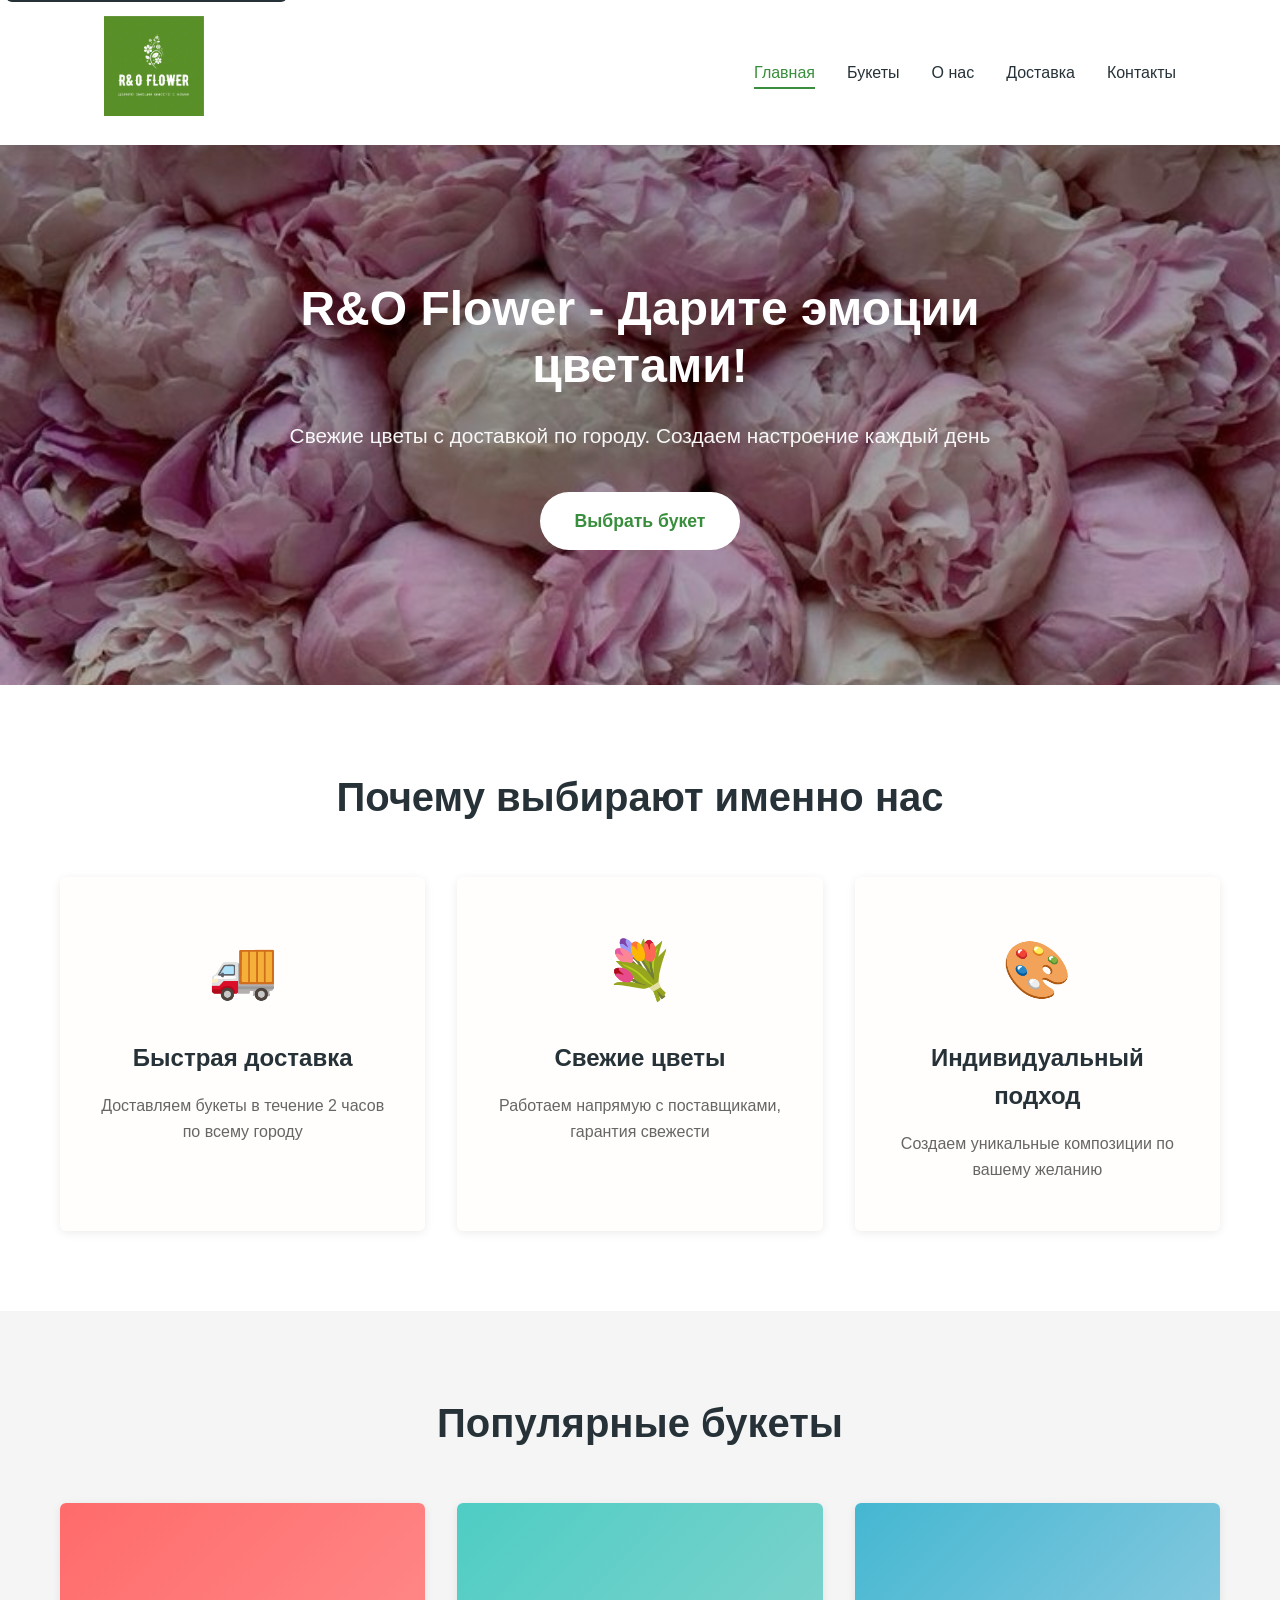
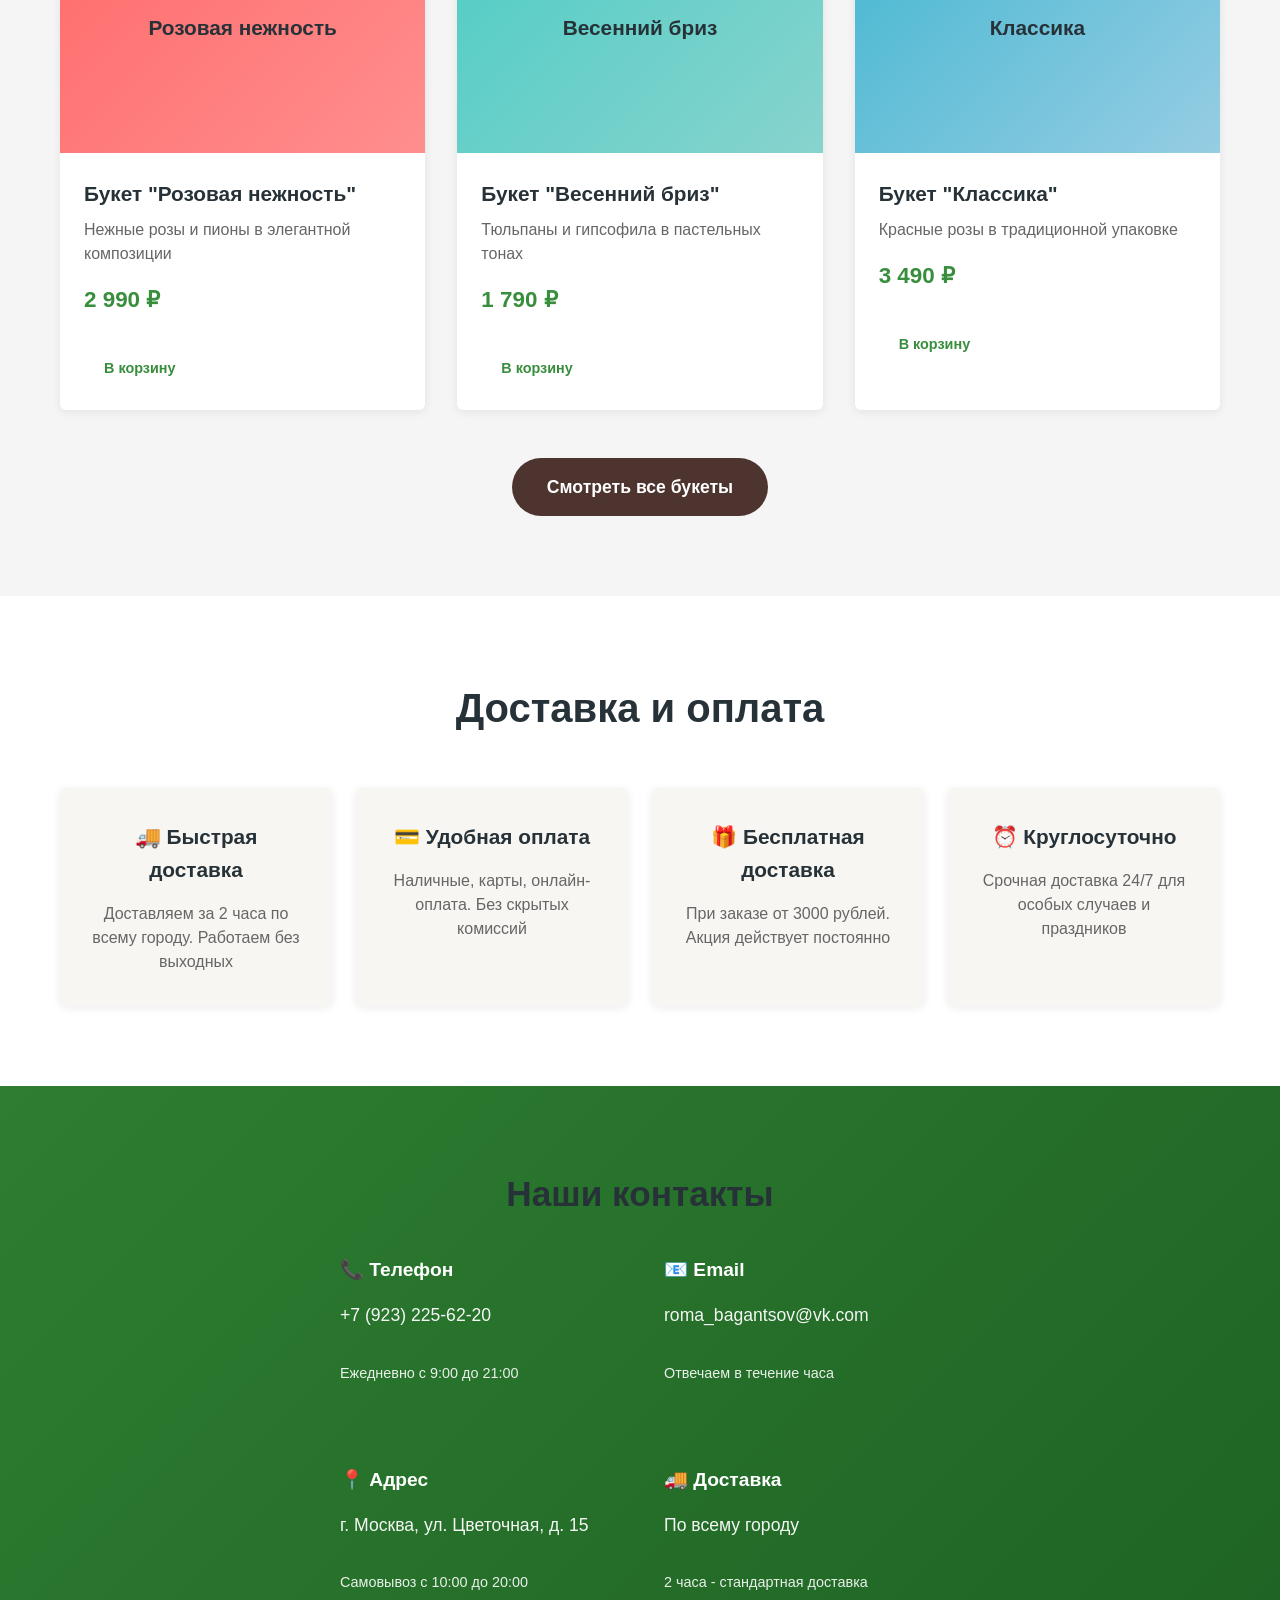
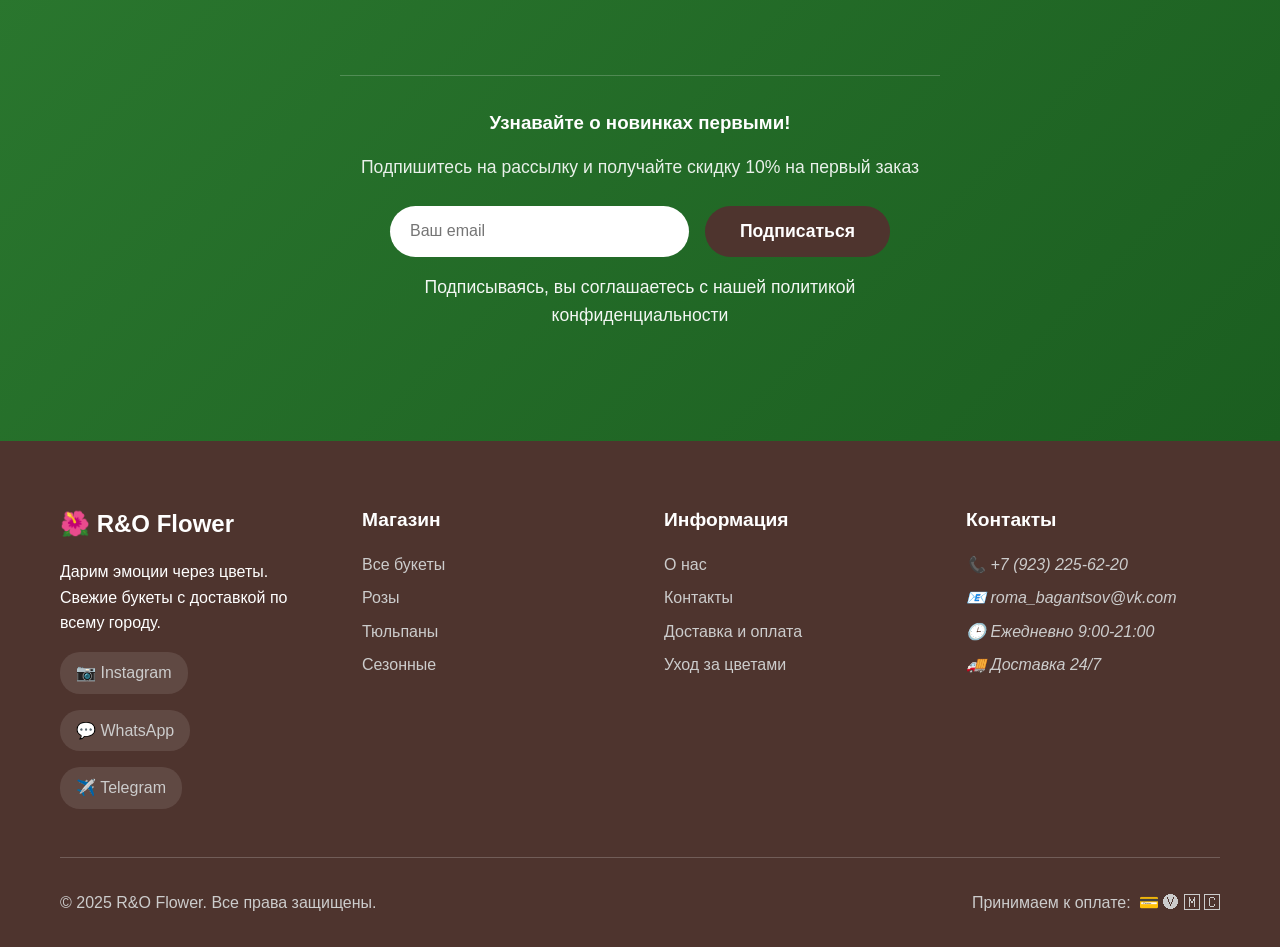
==== index.html @ e891a9f8 "Update index.html" ====
<!DOCTYPE html>
<html lang="ru">
<head>
    <meta charset="UTF-8">
    <meta name="viewport" content="width=device-width, initial-scale=1.0">
    <meta name="description" content="R&O Flower - онлайн магазин цветов. Свежие букеты, доставка, индивидуальные композиции. Дарите эмоции с нами!">
    <meta name="keywords" content="цветы, букеты, доставка цветов, флорист, розы, тюльпаны, композиции">
    <title>R&O Flower - Онлайн магазин цветов | Доставка свежих букетов</title>
    
    <!-- Подключение CSS -->
    <link rel="stylesheet" href="css/style.css">
</head>
<body>
    <!-- Skip link для доступности -->
    <a href="#main-content" class="skip-link">Перейти к основному содержанию</a>
    
    <header role="banner">
        <nav class="navbar" role="navigation" aria-label="Основная навигация">
            <div class="logo" aria-label="Логотип R&O Flower">
                <img src="image/logo.png" alt="R&O Flower - магазин цветов" class="logo-image">
            </div>
            <button class="menu-toggle" aria-expanded="false" aria-controls="nav-menu">
                <span class="sr-only">Меню</span>
                <span class="hamburger-line"></span>
                <span class="hamburger-line"></span>
                <span class="hamburger-line"></span>
            </button>
            <ul class="nav-links" id="nav-menu">
                <li><a href="index.html" aria-current="page">Главная</a></li>
                <li><a href="#popular">Букеты</a></li>
                <li><a href="#about">О нас</a></li>
                <li><a href="#delivery">Доставка</a></li>
                <li><a href="#contacts">Контакты</a></li>
            </ul>
        </nav>
    </header>

    <main id="main-content" role="main">
        <!-- Hero секция -->
        <section class="hero" aria-labelledby="hero-heading">
            <div class="hero-content">
                <h1 id="hero-heading">R&O Flower - Дарите эмоции цветами!</h1>
                <p>Свежие цветы с доставкой по городу. Создаем настроение каждый день</p>
                <a href="#popular" class="cta-button" role="button">
                    Выбрать букет
                </a>
            </div>
        </section>
        
        <!-- Секция преимуществ -->
        <section id="about" class="features" aria-labelledby="features-heading">
            <div class="container">
                <h2 id="features-heading" class="section-title">Почему выбирают именно нас</h2>
                <div class="features-grid">
                    <div class="feature-card">
                        <div class="feature-icon">🚚</div>
                        <h3>Быстрая доставка</h3>
                        <p>Доставляем букеты в течение 2 часов по всему городу</p>
                    </div>
                    <div class="feature-card">
                        <div class="feature-icon">💐</div>
                        <h3>Свежие цветы</h3>
                        <p>Работаем напрямую с поставщиками, гарантия свежести</p>
                    </div>
                    <div class="feature-card">
                        <div class="feature-icon">🎨</div>
                        <h3>Индивидуальный подход</h3>
                        <p>Создаем уникальные композиции по вашему желанию</p>
                    </div>
                </div>
            </div>
        </section>

        <!-- Секция популярных букетов -->
        <section id="popular" class="popular" aria-labelledby="popular-heading">
            <div class="container">
                <h2 id="popular-heading" class="section-title">Популярные букеты</h2>
                <div class="arrivals-grid">
                    <div class="product-card">
                        <div class="product-image-placeholder" style="background: linear-gradient(135deg, #ff6b6b, #ff8e8e);">
                            <span>Розовая нежность</span>
                        </div>
                        <div class="product-info">
                            <h3>Букет "Розовая нежность"</h3>
                            <p>Нежные розы и пионы в элегантной композиции</p>
                            <span class="price">2 990 ₽</span>
                            <button class="cta-button small">В корзину</button>
                        </div>
                    </div>
                    <div class="product-card">
                        <div class="product-image-placeholder" style="background: linear-gradient(135deg, #4ecdc4, #88d3ce);">
                            <span>Весенний бриз</span>
                        </div>
                        <div class="product-info">
                            <h3>Букет "Весенний бриз"</h3>
                            <p>Тюльпаны и гипсофила в пастельных тонах</p>
                            <span class="price">1 790 ₽</span>
                            <button class="cta-button small">В корзину</button>
                        </div>
                    </div>
                    <div class="product-card">
                        <div class="product-image-placeholder" style="background: linear-gradient(135deg, #45b7d1, #96cde3);">
                            <span>Классика</span>
                        </div>
                        <div class="product-info">
                            <h3>Букет "Классика"</h3>
                            <p>Красные розы в традиционной упаковке</p>
                            <span class="price">3 490 ₽</span>
                            <button class="cta-button small">В корзину</button>
                        </div>
                    </div>
                </div>
                <div class="section-footer">
                    <a href="catalog.html" class="cta-button secondary">Смотреть все букеты</a>
                </div>
            </div>
        </section>

        <!-- Секция доставки -->
        <section id="delivery" class="occasions" aria-labelledby="delivery-heading">
            <div class="container">
                <h2 id="delivery-heading" class="section-title">Доставка и оплата</h2>
                <div class="occasions-grid">
                    <div class="occasion-card">
                        <h3>🚚 Быстрая доставка</h3>
                        <p>Доставляем за 2 часа по всему городу. Работаем без выходных</p>
                    </div>
                    <div class="occasion-card">
                        <h3>💳 Удобная оплата</h3>
                        <p>Наличные, карты, онлайн-оплата. Без скрытых комиссий</p>
                    </div>
                    <div class="occasion-card">
                        <h3>🎁 Бесплатная доставка</h3>
                        <p>При заказе от 3000 рублей. Акция действует постоянно</p>
                    </div>
                    <div class="occasion-card">
                        <h3>⏰ Круглосуточно</h3>
                        <p>Срочная доставка 24/7 для особых случаев и праздников</p>
                    </div>
                </div>
            </div>
        </section>

        <!-- Секция контактов -->
        <section id="contacts" class="newsletter" aria-labelledby="contacts-heading">
            <div class="container">
                <div class="newsletter-content">
                    <h2 id="contacts-heading" class="section-title">Наши контакты</h2>
                    <div class="footer-grid" style="color: var(--text-light); text-align: left; margin-top: 2rem;">
                        <div class="footer-section">
                            <h4>📞 Телефон</h4>
                            <p>+7 (923) 225-62-20</p>
                            <p style="margin-top: 0.5rem; font-size: 0.9rem; opacity: 0.9;">Ежедневно с 9:00 до 21:00</p>
                        </div>
                        <div class="footer-section">
                            <h4>📧 Email</h4>
                            <p>roma_bagantsov@vk.com</p>
                            <p style="margin-top: 0.5rem; font-size: 0.9rem; opacity: 0.9;">Отвечаем в течение часа</p>
                        </div>
                        <div class="footer-section">
                            <h4>📍 Адрес</h4>
                            <p>г. Москва, ул. Цветочная, д. 15</p>
                            <p style="margin-top: 0.5rem; font-size: 0.9rem; opacity: 0.9;">Самовывоз с 10:00 до 20:00</p>
                        </div>
                        <div class="footer-section">
                            <h4>🚚 Доставка</h4>
                            <p>По всему городу</p>
                            <p style="margin-top: 0.5rem; font-size: 0.9rem; opacity: 0.9;">2 часа - стандартная доставка</p>
                        </div>
                    </div>
                    
                    <!-- Форма подписки (оставлена на случай если нужна) -->
                    <div style="margin-top: 3rem; padding-top: 2rem; border-top: 1px solid rgba(255,255,255,0.2);">
                        <h3 style="margin-bottom: 1rem;">Узнавайте о новинках первыми!</h3>
                        <p style="margin-bottom: 1.5rem; opacity: 0.9;">Подпишитесь на рассылку и получайте скидку 10% на первый заказ</p>
                        <form class="newsletter-form">
                            <div class="form-group">
                                <input type="email" id="newsletter-email" placeholder="Ваш email" required>
                                <button type="submit" class="cta-button secondary">Подписаться</button>
                            </div>
                            <p class="form-note">Подписываясь, вы соглашаетесь с нашей политикой конфиденциальности</p>
                        </form>
                    </div>
                </div>
            </div>
        </section>
    </main>

    <footer role="contentinfo">
        <div class="footer-content">
            <div class="container">
                <div class="footer-grid">
                    <div class="footer-section">
                        <h3>🌺 R&O Flower</h3>
                        <p>Дарим эмоции через цветы. Свежие букеты с доставкой по всему городу.</p>
                        <div class="social-links">
                            <a href="#" aria-label="Instagram">📷 Instagram</a>
                            <a href="#" aria-label="WhatsApp">💬 WhatsApp</a>
                            <a href="#" aria-label="Telegram">✈️ Telegram</a>
                        </div>
                    </div>
                    <div class="footer-section">
                        <h4>Магазин</h4>
                        <ul>
                            <li><a href="catalog.html">Все букеты</a></li>
                            <li><a href="catalog.html?category=roses">Розы</a></li>
                            <li><a href="catalog.html?category=tulips">Тюльпаны</a></li>
                            <li><a href="catalog.html?category=seasonal">Сезонные</a></li>
                        </ul>
                    </div>
                    <div class="footer-section">
                        <h4>Информация</h4>
                        <ul>
                            <li><a href="#about">О нас</a></li>
                            <li><a href="#contacts">Контакты</a></li>
                            <li><a href="#delivery">Доставка и оплата</a></li>
                            <li><a href="#">Уход за цветами</a></li>
                        </ul>
                    </div>
                    <div class="footer-section">
                        <h4>Контакты</h4>
                        <address>
                            <p>📞 +7 (923) 225-62-20</p>
                            <p>📧 roma_bagantsov@vk.com</p>
                            <p>🕒 Ежедневно 9:00-21:00</p>
                            <p>🚚 Доставка 24/7</p>
                        </address>
                    </div>
                </div>
                <div class="footer-bottom">
                    <p>&copy; 2025 R&O Flower. Все права защищены.</p>
                    <div class="payment-methods">
                        <span>Принимаем к оплате:</span>
                        <span>💳 🅥 🄼 🄲</span>
                    </div>
                </div>
            </div>
        </div>
    </footer>

    <!-- Подключение JavaScript -->
    <script src="js/script.js"></script>
</body>
</html>
---- css/style.css ----
:root {
    --primary-color: #388e3c;        /* Насыщенный зеленый */
    --secondary-color: #c62828;      /* Глубокий красный */
    --accent-color: #6d4c41;         /* Коричневый */
    --soft-pink: #f8f6f2;            /* Кремово-белый */
    --lavender: #d7ccc8;             /* Светло-бежевый */
    --cream: #fffefc;                /* Чистый белый с теплым оттенком */
    --earth-brown: #4e342e;          /* Шоколадный коричневый */
    
    /* Градиенты */
    --gradient-start: #2e7d32;       /* Изумрудный */
    --gradient-end: #1b5e20;         /* Темно-зеленый */
    
    /* Текст */
    --text-dark: #263238;            /* Темно-серый с синим оттенком */
    --text-light: #ffffff;           /* Белый текст */
    
    /* Фоны */
    --bg-light: #f5f5f5;             /* Светло-серый */
    --bg-white: #ffffff;             /* Чистый белый */
    
    /* Эффекты */
    --shadow: 0 2px 10px rgba(0, 0, 0, 0.08);
    --shadow-hover: 0 6px 20px rgba(0, 0, 0, 0.12);
    --border-radius: 6px;
    --transition: all 0.3s ease;
}
* {
    margin: 0;
    padding: 0;
    box-sizing: border-box;
}

/* ===== BASE STYLES ===== */
body {
    font-family: 'Arial', 'Helvetica Neue', sans-serif;
    line-height: 1.6;
    color: var(--text-dark);
    background-color: var(--bg-light);
    overflow-x: hidden;
}

/* Стили для логотипа */
.logo-image {
    height: 100px;
    width: auto;
    transition: var(--transition);
}

.logo-image:hover {
    transform: scale(1.05);
}

/* Для мобильных устройств */
@media (max-width: 768px) {
    .logo-image {
        height: 35px;
    }
}

/* ===== ACCESSIBILITY ===== */
.sr-only {
    position: absolute;
    width: 1px;
    height: 1px;
    padding: 0;
    margin: -1px;
    overflow: hidden;
    clip: rect(0, 0, 0, 0);
    white-space: nowrap;
    border: 0;
}

.skip-link {
    position: absolute;
    top: -40px;
    left: 6px;
    background: var(--text-dark);
    color: var(--text-light);
    padding: 8px 12px;
    z-index: 1000;
    text-decoration: none;
    border-radius: var(--border-radius);
    font-weight: 500;
}

.skip-link:focus {
    top: 6px;
    outline: 2px solid var(--text-light);
    outline-offset: 2px;
}

/* ===== LAYOUT & CONTAINER ===== */
.container {
    width: 100%;
    max-width: 1200px;
    margin: 0 auto;
    padding: 0 20px;
}

/* ===== HEADER & NAVIGATION ===== */
header {
    position: sticky;
    top: 0;
    z-index: 100;
    background: var(--bg-white);
    box-shadow: var(--shadow);
}

.navbar {
    display: flex;
    justify-content: space-between;
    align-items: center;
    padding: 1rem 5%;
    max-width: 1200px;
    margin: 0 auto;
}

.logo {
    font-size: 1.8rem;
    font-weight: bold;
    color: var(--primary-color);
    text-decoration: none;
}

.nav-links {
    display: flex;
    list-style: none;
    gap: 2rem;
    margin: 0;
    padding: 0;
}

.nav-links a {
    text-decoration: none;
    color: var(--text-dark);
    font-weight: 500;
    transition: var(--transition);
    padding: 0.5rem 0;
    position: relative;
}

.nav-links a:hover,
.nav-links a:focus,
.nav-links a[aria-current="page"] {
    color: var(--primary-color);
}

.nav-links a::after {
    content: '';
    position: absolute;
    bottom: 0;
    left: 0;
    width: 0;
    height: 2px;
    background: var(--primary-color);
    transition: var(--transition);
}

.nav-links a:hover::after,
.nav-links a[aria-current="page"]::after {
    width: 100%;
}

/* ===== MOBILE MENU ===== */
.menu-toggle {
    display: none;
    flex-direction: column;
    background: none;
    border: none;
    cursor: pointer;
    padding: 8px;
    gap: 4px;
    transition: var(--transition);
}

.menu-toggle:hover {
    opacity: 0.7;
}

.menu-toggle:focus {
    outline: 2px solid var(--primary-color);
    outline-offset: 2px;
}

.hamburger-line {
    width: 25px;
    height: 3px;
    background: var(--text-dark);
    transition: var(--transition);
}

/* ===== HERO SECTION ===== */
.hero {
    text-align: center;
    padding: 120px 20px;
    background: 
        linear-gradient(rgba(0, 0, 0, 0.4), rgba(0, 0, 0, 0.3)),
        url('../image/flower.jpg') center/cover no-repeat;
    color: var(--text-light);
    position: relative;
    min-height: 60vh;
    display: flex;
    align-items: center;
    justify-content: center;
}

.hero-content {
    max-width: 800px;
    margin: 0 auto;
}

.hero h1 {
    font-size: 3rem;
    margin-bottom: 1.5rem;
    line-height: 1.2;
    font-weight: 700;
}

.hero p {
    font-size: 1.3rem;
    margin-bottom: 2.5rem;
    opacity: 0.95;
}

/* ===== BUTTONS ===== */
.cta-button {
    display: inline-block;
    padding: 15px 35px;
    background: var(--bg-white);
    color: var(--primary-color);
    text-decoration: none;
    border: none;
    border-radius: 30px;
    font-weight: 600;
    cursor: pointer;
    transition: var(--transition);
    font-size: 1.1rem;
}

.cta-button:hover,
.cta-button:focus {
    background: var(--soft-pink);
    transform: translateY(-3px);
    box-shadow: var(--shadow-hover);
    color: var(--primary-color);
}

.cta-button.secondary {
    background: var(--earth-brown);
    color: var(--text-light);
}

.cta-button.secondary:hover {
    background: #7a5c52;
    color: var(--text-light);
}

.cta-button.small {
    padding: 10px 20px;
    font-size: 0.9rem;
    margin-top: 1rem;
}

/* ===== SECTIONS ===== */
section {
    padding: 80px 0;
}

.section-title {
    text-align: center;
    font-size: 2.5rem;
    margin-bottom: 3rem;
    color: var(--text-dark);
    font-weight: 700;
}

.section-footer {
    text-align: center;
    margin-top: 3rem;
}

/* ===== FEATURES SECTION ===== */
.features {
    background: var(--bg-white);
}

.features-grid {
    display: grid;
    grid-template-columns: repeat(auto-fit, minmax(300px, 1fr));
    gap: 2rem;
}

.feature-card {
    text-align: center;
    padding: 3rem 2rem;
    background: var(--cream);
    border-radius: var(--border-radius);
    transition: var(--transition);
    box-shadow: var(--shadow);
}

.feature-card:hover {
    transform: translateY(-8px);
    box-shadow: var(--shadow-hover);
}

.feature-icon {
    font-size: 3.5rem;
    margin-bottom: 1.5rem;
    color: var(--secondary-color);
}

.feature-card h3 {
    font-size: 1.5rem;
    margin-bottom: 1rem;
    color: var(--text-dark);
}

.feature-card p {
    color: #666;
    line-height: 1.6;
}

/* ===== POPULAR BOUQUETS SECTION ===== */
.popular {
    background: var(--bg-light);
}

.arrivals-grid {
    display: grid;
    grid-template-columns: repeat(auto-fit, minmax(280px, 1fr));
    gap: 2rem;
}

.product-card {
    background: var(--bg-white);
    border-radius: var(--border-radius);
    overflow: hidden;
    box-shadow: var(--shadow);
    transition: var(--transition);
}

.product-card:hover {
    transform: translateY(-8px);
    box-shadow: var(--shadow-hover);
}

.product-image-placeholder {
    width: 100%;
    height: 250px;
    background: var(--lavender);
    display: flex;
    align-items: center;
    justify-content: center;
    color: var(--text-dark);
    font-size: 1.3rem;
    font-weight: 600;
}

.product-info {
    padding: 1.5rem;
}

.product-info h3 {
    font-size: 1.3rem;
    margin-bottom: 0.5rem;
    color: var(--text-dark);
}

.product-info p {
    color: #666;
    margin-bottom: 1rem;
    line-height: 1.5;
}

.price {
    font-size: 1.4rem;
    font-weight: bold;
    color: var(--primary-color);
    display: block;
    margin-bottom: 1rem;
}

/* ===== OCCASIONS SECTION ===== */
.occasions {
    background: var(--bg-white);
}

.occasions-grid {
    display: grid;
    grid-template-columns: repeat(auto-fit, minmax(250px, 1fr));
    gap: 1.5rem;
}

.occasion-card {
    background: var(--soft-pink);
    padding: 2rem;
    border-radius: var(--border-radius);
    text-align: center;
    transition: var(--transition);
    box-shadow: var(--shadow);
}

.occasion-card:hover {
    transform: translateY(-5px);
    box-shadow: var(--shadow-hover);
}

.occasion-card h3 {
    font-size: 1.3rem;
    margin-bottom: 1rem;
    color: var(--text-dark);
}

.occasion-card p {
    color: #666;
    line-height: 1.5;
}

/* ===== NEWSLETTER SECTION ===== */
.newsletter {
    background: linear-gradient(135deg, var(--gradient-start) 0%, var(--gradient-end) 100%);
    color: var(--text-light);
    text-align: center;
}

.newsletter-content {
    max-width: 600px;
    margin: 0 auto;
}

.newsletter h2 {
    font-size: 2.2rem;
    margin-bottom: 1rem;
}

.newsletter p {
    font-size: 1.1rem;
    margin-bottom: 2rem;
    opacity: 0.95;
}

.newsletter-form {
    max-width: 500px;
    margin: 0 auto;
}

.form-group {
    display: flex;
    gap: 1rem;
    margin-bottom: 1rem;
}

.form-group input {
    flex: 1;
    padding: 15px 20px;
    border: none;
    border-radius: 30px;
    font-size: 1rem;
    outline: none;
}

.form-group input:focus {
    box-shadow: 0 0 0 3px rgba(255,255,255,0.3);
}

.form-note {
    font-size: 0.9rem;
    opacity: 0.8;
}

/* ===== FOOTER ===== */
footer {
    background: var(--earth-brown);
    color: var(--text-light);
    padding: 4rem 0 2rem;
}

.footer-grid {
    display: grid;
    grid-template-columns: repeat(auto-fit, minmax(250px, 1fr));
    gap: 3rem;
    margin-bottom: 3rem;
}

.footer-section h3 {
    font-size: 1.5rem;
    margin-bottom: 1rem;
    color: var(--text-light);
}

.footer-section h4 {
    font-size: 1.2rem;
    margin-bottom: 1rem;
    color: var(--text-light);
}

.footer-section ul {
    list-style: none;
}

.footer-section li {
    margin-bottom: 0.5rem;
}

.footer-section a {
    color: #ccc;
    text-decoration: none;
    transition: var(--transition);
}

.footer-section a:hover {
    color: var(--soft-pink);
}

.footer-section address p {
    margin-bottom: 0.5rem;
    color: #ccc;
}

.social-links {
    display: flex;
    gap: 1rem;
    margin-top: 1rem;
    flex-wrap: wrap;
}

.social-links a {
    padding: 0.5rem 1rem;
    background: rgba(255,255,255,0.1);
    border-radius: 20px;
    transition: var(--transition);
}

.social-links a:hover {
    background: var(--primary-color);
}

.footer-bottom {
    border-top: 1px solid rgba(255,255,255,0.2);
    padding-top: 2rem;
    display: flex;
    justify-content: space-between;
    align-items: center;
    color: #ccc;
}

.payment-methods {
    display: flex;
    align-items: center;
    gap: 0.5rem;
}

/* ===== MOBILE STYLES ===== */
@media (max-width: 768px) {
    .navbar {
        padding: 1rem;
    }
    
    .menu-toggle {
        display: flex;
    }
    
    .nav-links {
        display: none;
        position: fixed;
        top: 100%;
        left: 0;
        right: 0;
        background: var(--bg-white);
        flex-direction: column;
        padding: 2rem;
        box-shadow: var(--shadow-hover);
        gap: 1.5rem;
        text-align: center;
    }
    
    .nav-links.active {
        display: flex;
    }
    
    .nav-links a {
        font-size: 1.1rem;
        padding: 0.75rem 0;
    }
    
    .hero {
        padding: 80px 20px;
    }
    
    .hero h1 {
        font-size: 2.2rem;
    }
    
    .section-title {
        font-size: 2rem;
    }
    
    .features-grid,
    .arrivals-grid,
    .occasions-grid {
        grid-template-columns: 1fr;
    }
    
    .form-group {
        flex-direction: column;
    }
    
    .footer-grid {
        grid-template-columns: 1fr;
        text-align: center;
    }
    
    .footer-bottom {
        flex-direction: column;
        gap: 1rem;
        text-align: center;
    }
    
    section {
        padding: 60px 0;
    }
}

@media (max-width: 480px) {
    .hero {
        padding: 60px 15px;
    }
    
    .hero h1 {
        font-size: 1.8rem;
    }
    
    .feature-card,
    .product-card,
    .occasion-card {
        padding: 1.5rem;
    }
    
    .container {
        padding: 0 15px;
    }
    
    .cta-button {
        padding: 12px 25px;
        font-size: 1rem;
    }
}

/* ===== ANIMATIONS ===== */
.animate-in {
    animation: fadeInUp 0.6s ease forwards;
}

@keyframes fadeInUp {
    from {
        opacity: 0;
        transform: translateY(30px);
    }
    to {
        opacity: 1;
        transform: translateY(0);
    }
}

/* ===== SCROLL TO TOP ===== */
.scroll-to-top {
    position: fixed;
    bottom: 30px;
    right: 30px;
    width: 50px;
    height: 50px;
    border-radius: 50%;
    background: var(--primary-color);
    color: var(--text-light);
    border: none;
    cursor: pointer;
    font-size: 20px;
    opacity: 0;
    visibility: hidden;
    transition: var(--transition);
    z-index: 99;
    display: flex;
    align-items: center;
    justify-content: center;
}

.scroll-to-top.visible {
    opacity: 1;
    visibility: visible;
}

.scroll-to-top:hover {
    background: var(--gradient-end);
    transform: translateY(-2px);
}

/* ===== NOTIFICATIONS ===== */
.notification {
    position: fixed;
    top: 20px;
    right: 20px;
    padding: 15px 20px;
    border-radius: var(--border-radius);
    color: var(--text-light);
    z-index: 10000;
    transform: translateX(100%);
    transition: var(--transition);
    font-weight: 500;
    box-shadow: var(--shadow-hover);
}

.notification.success {
    background: var(--secondary-color);
}

.notification.error {
    background: #f44336;
}

.notification.info {
    background: var(--lavender);
    color: var(--text-dark);
}
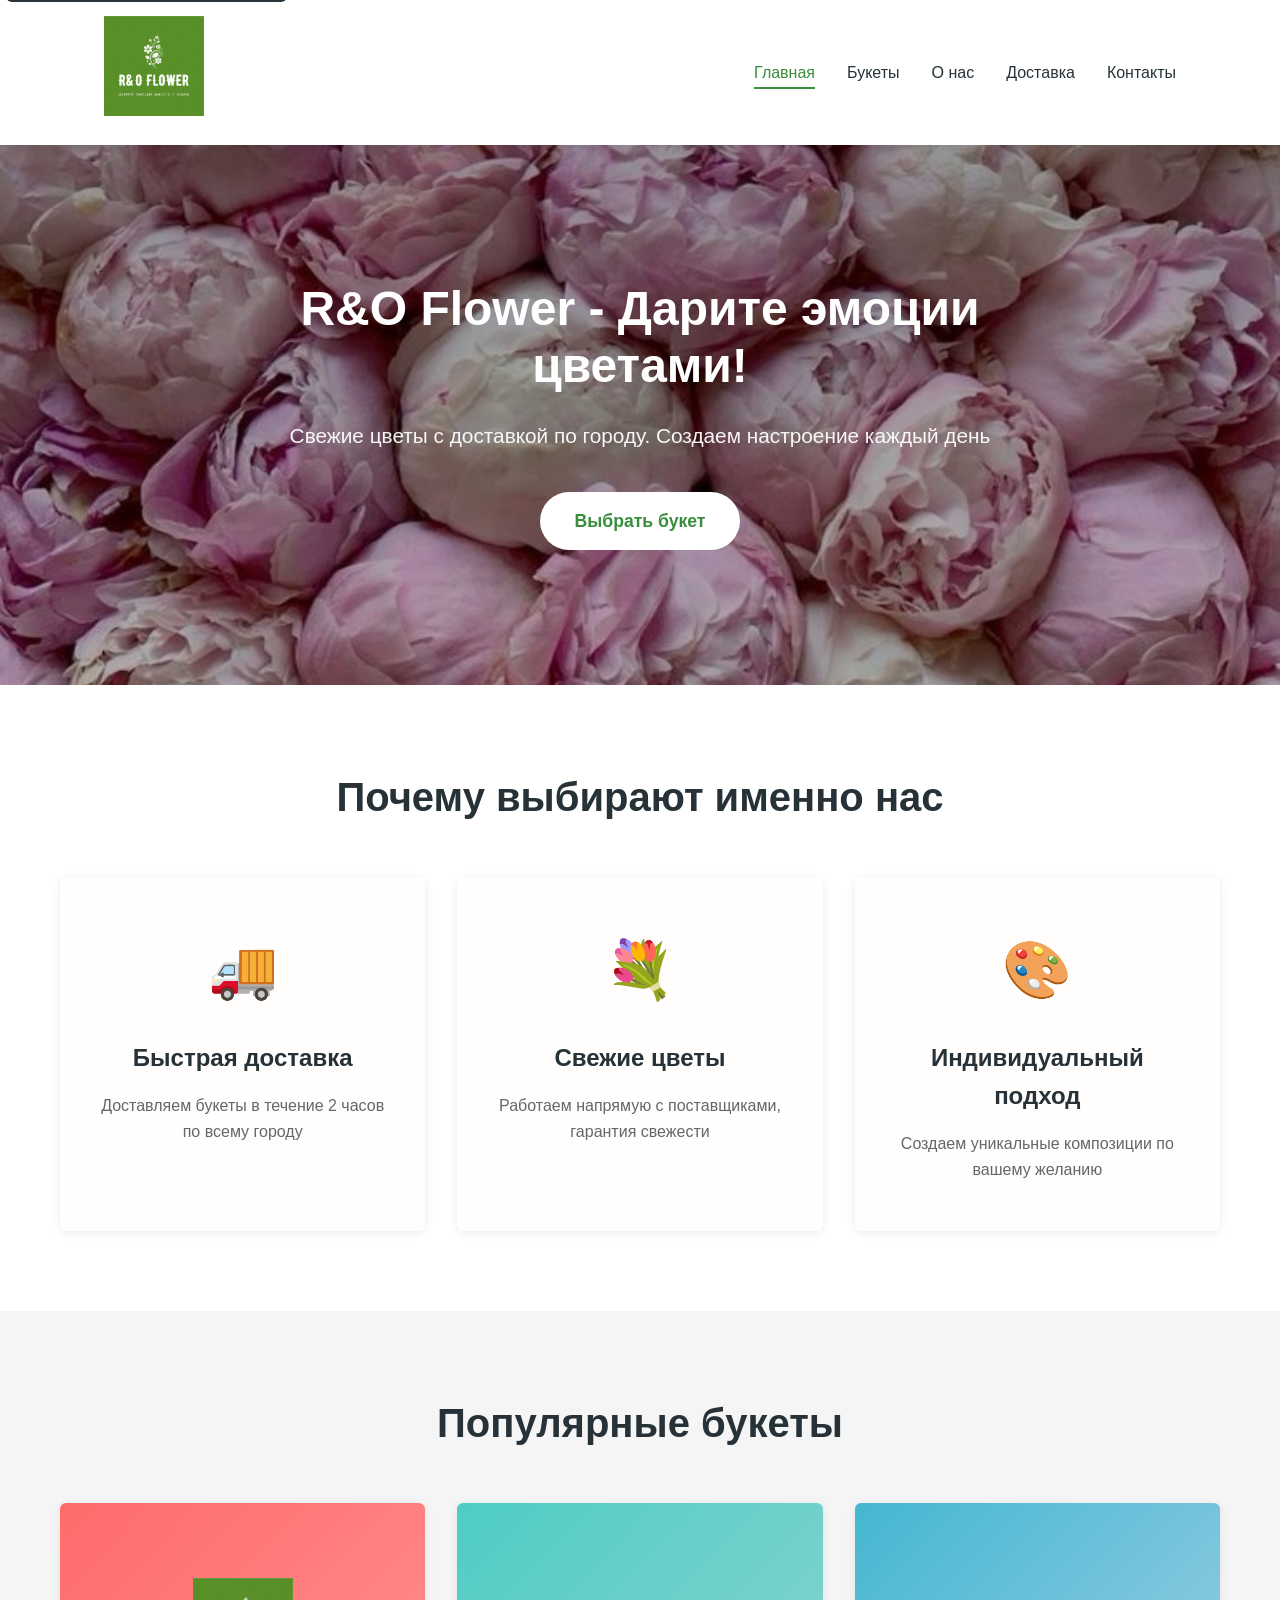
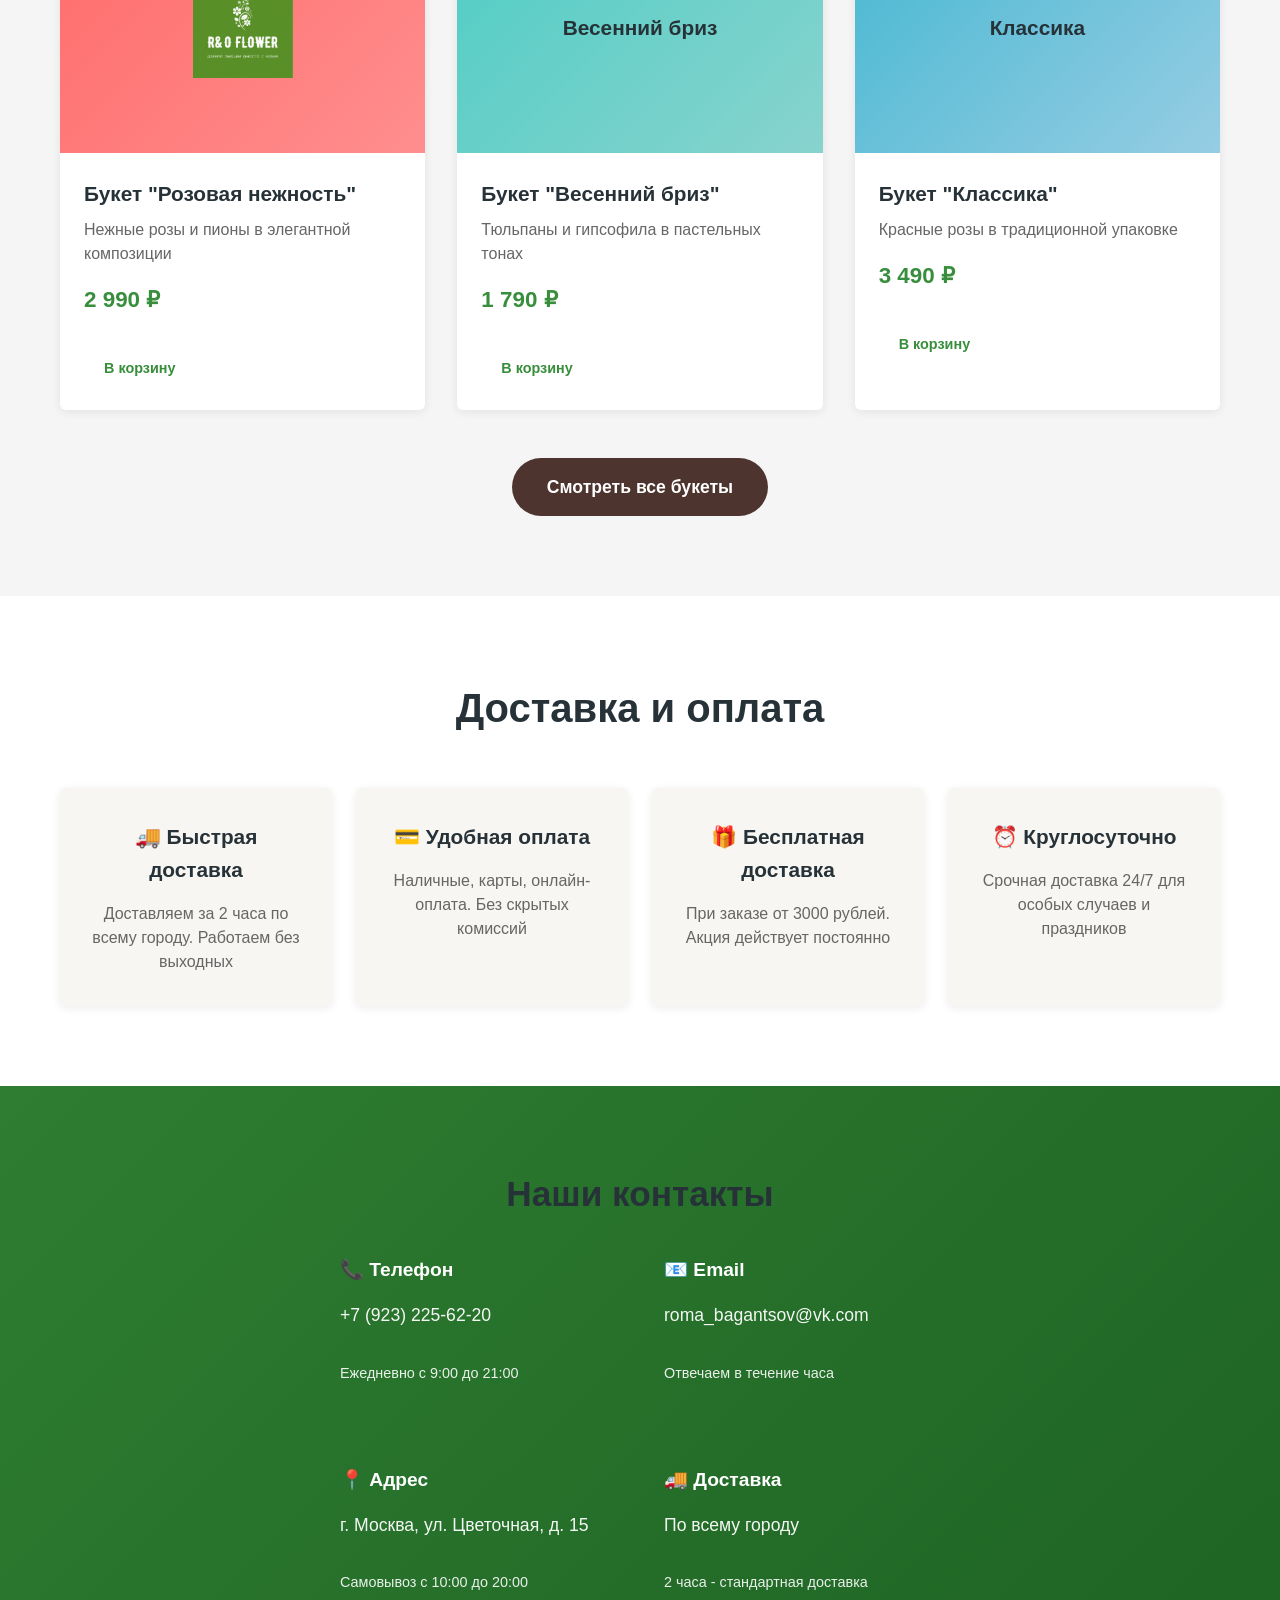
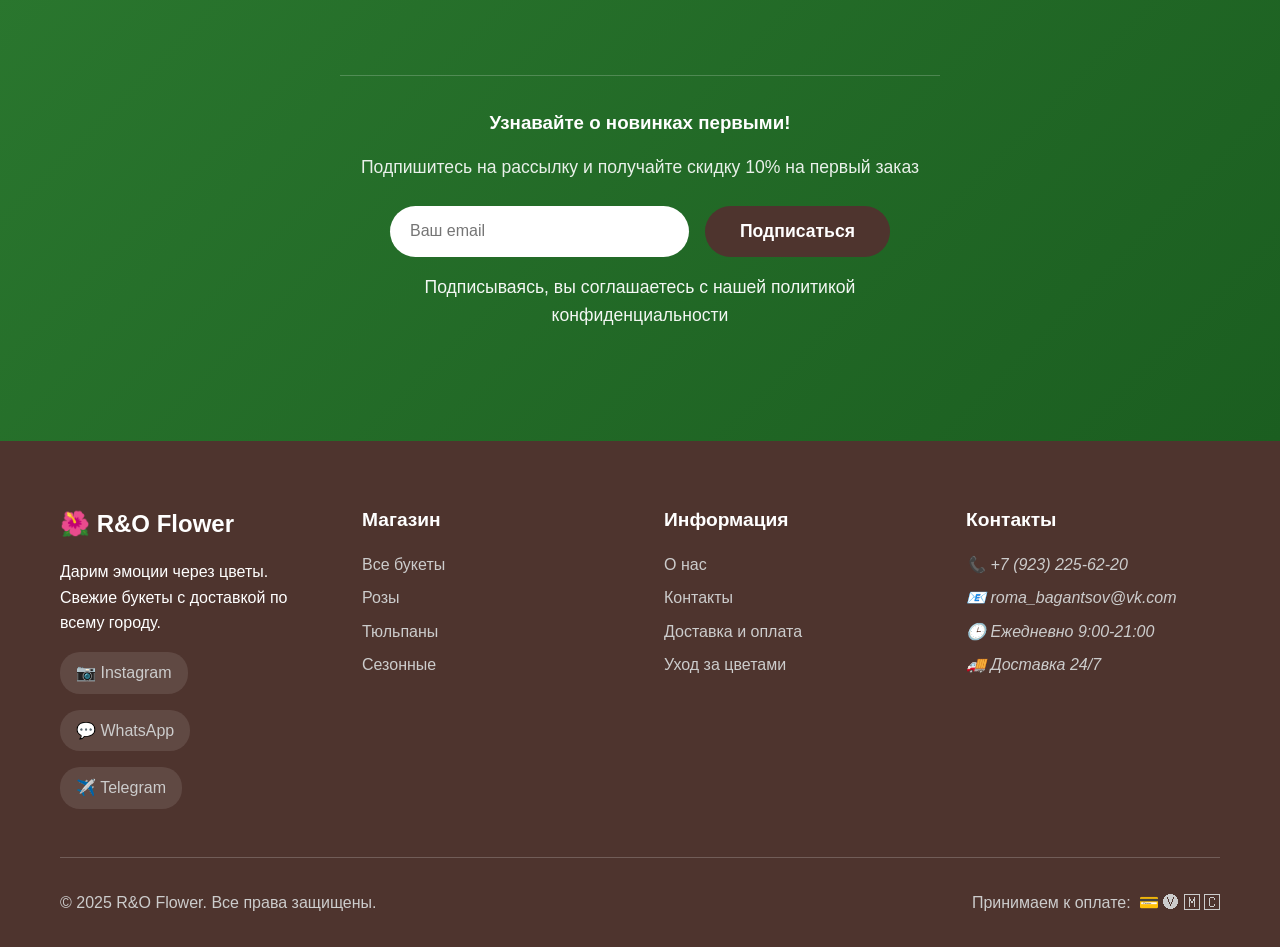
==== commit abb3e1d5: "Update index.html" ====
--- a/index.html
+++ b/index.html
@@ -78,7 +78,7 @@
                 <div class="arrivals-grid">
                     <div class="product-card">
                         <div class="product-image-placeholder" style="background: linear-gradient(135deg, #ff6b6b, #ff8e8e);">
-                            <span>Розовая нежность</span>
+                            <img src="image/logo.png" alt="R&O Flower - магазин цветов" class="logo-image">
                         </div>
                         <div class="product-info">
                             <h3>Букет "Розовая нежность"</h3>
@@ -242,3 +242,4 @@
     <script src="js/script.js"></script>
 </body>
 </html>
+
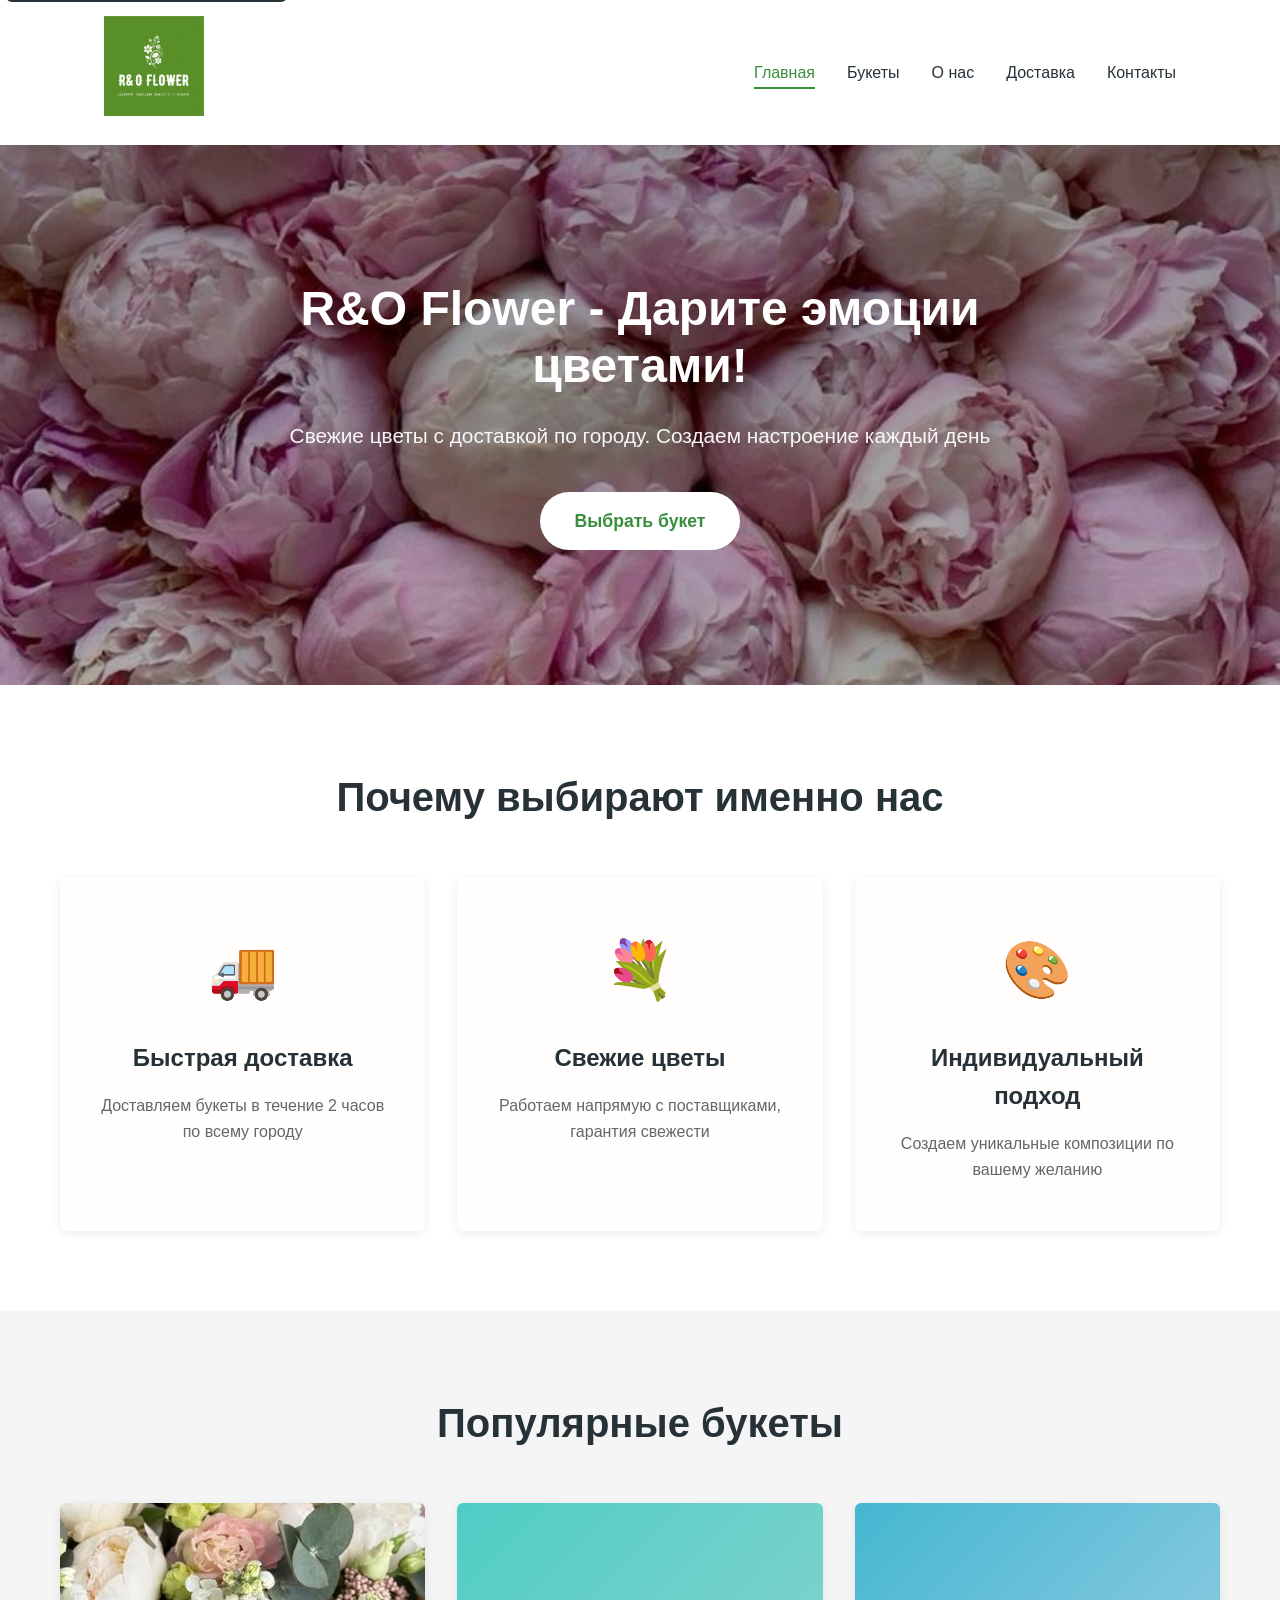
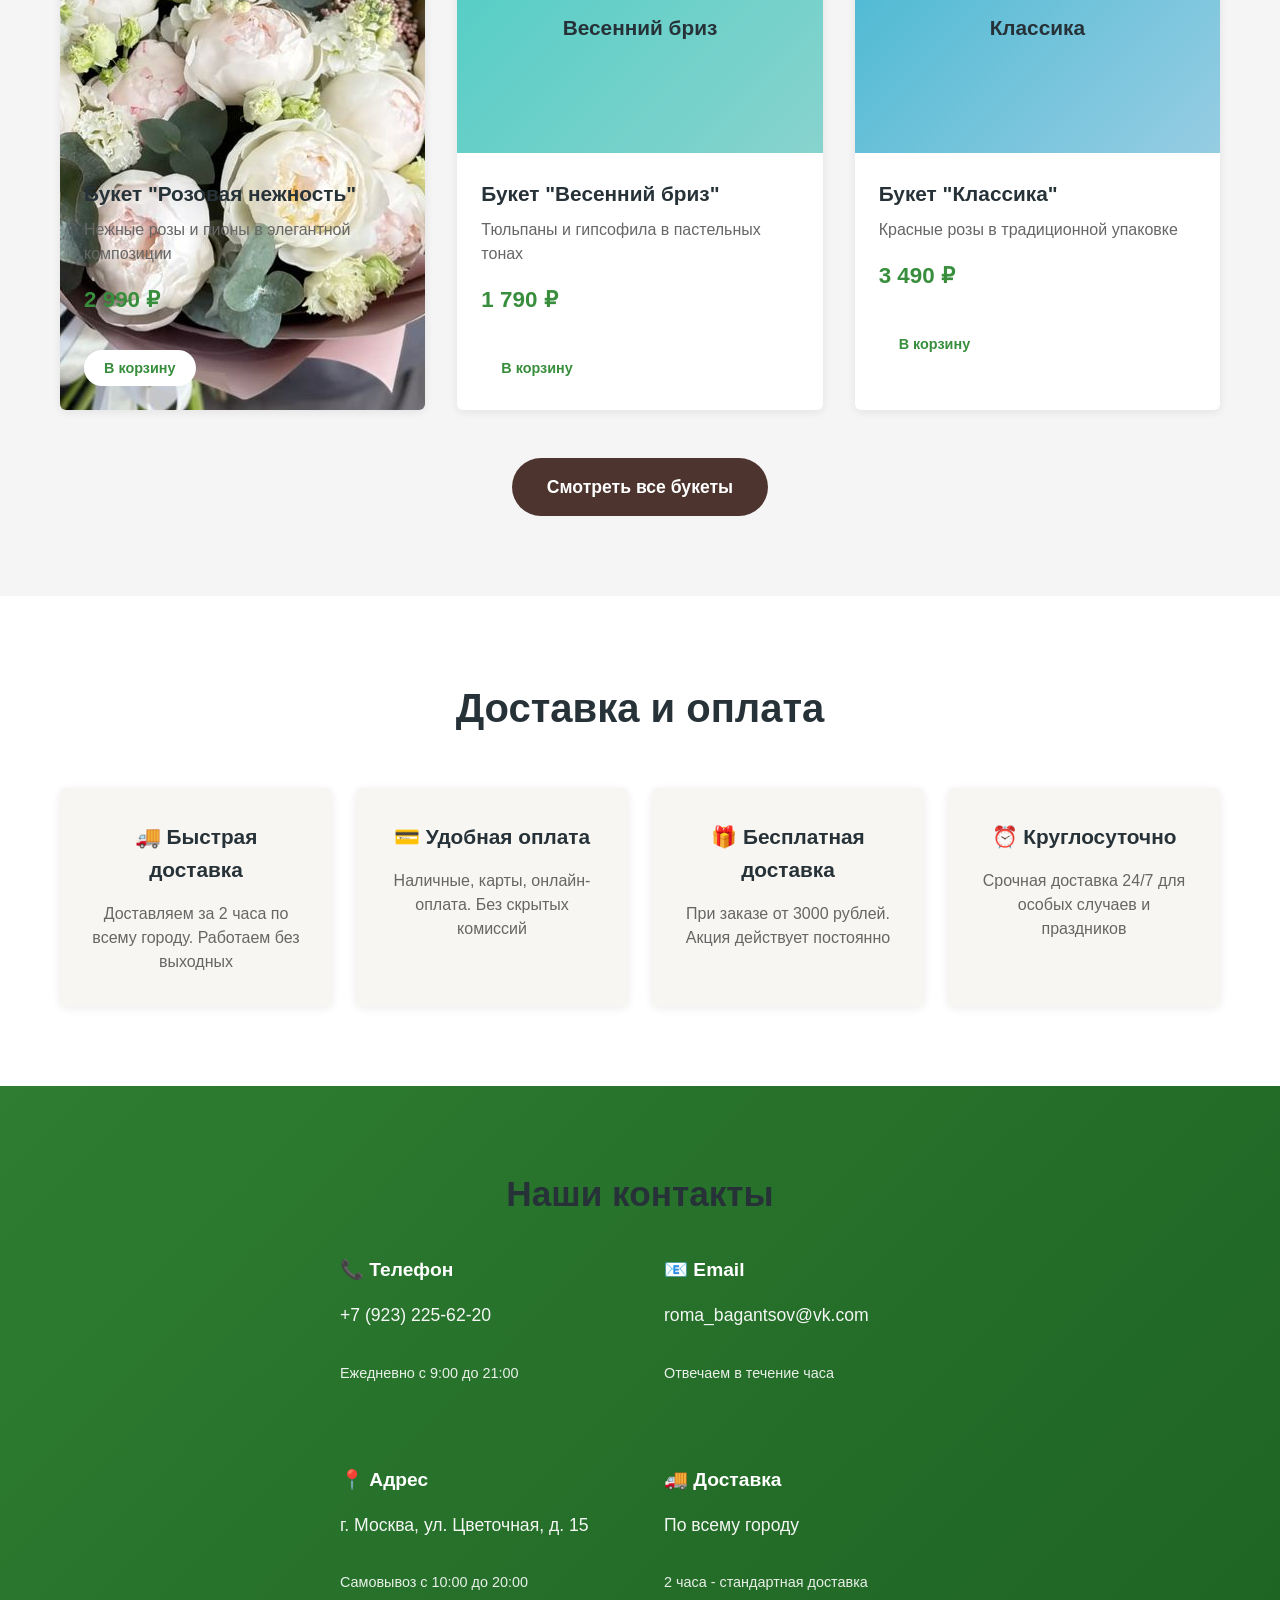
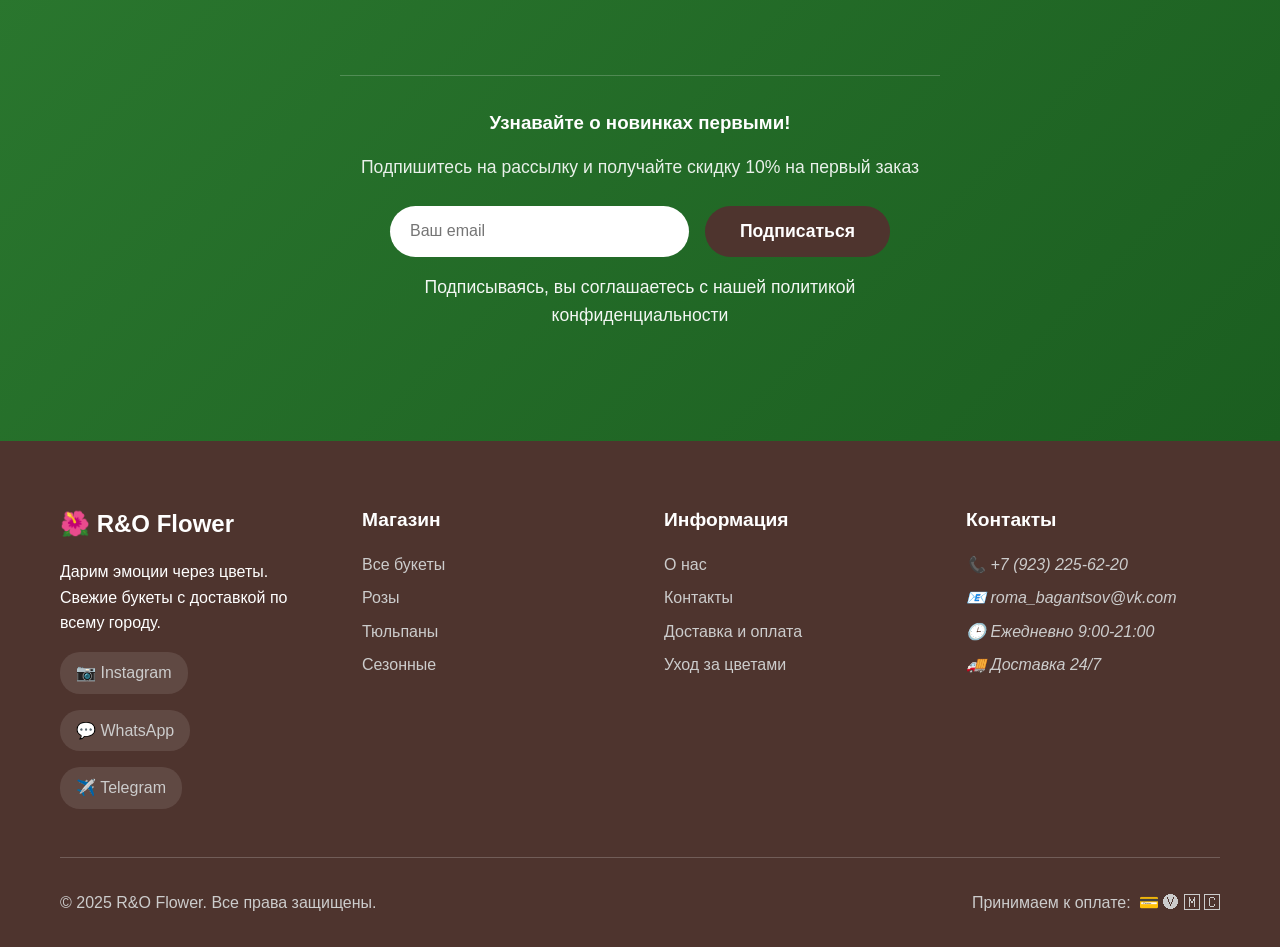
==== commit e082453c: "Update index.html" ====
--- a/index.html
+++ b/index.html
@@ -78,7 +78,7 @@
                 <div class="arrivals-grid">
                     <div class="product-card">
                         <div class="product-image-placeholder" style="background: linear-gradient(135deg, #ff6b6b, #ff8e8e);">
-                            <img src="image/logo.png" alt="R&O Flower - магазин цветов" class="logo-image">
+                            <img src="image/pink softness.jpg" alt="pink softness">
                         </div>
                         <div class="product-info">
                             <h3>Букет "Розовая нежность"</h3>
@@ -243,3 +243,4 @@
 </body>
 </html>
 
+
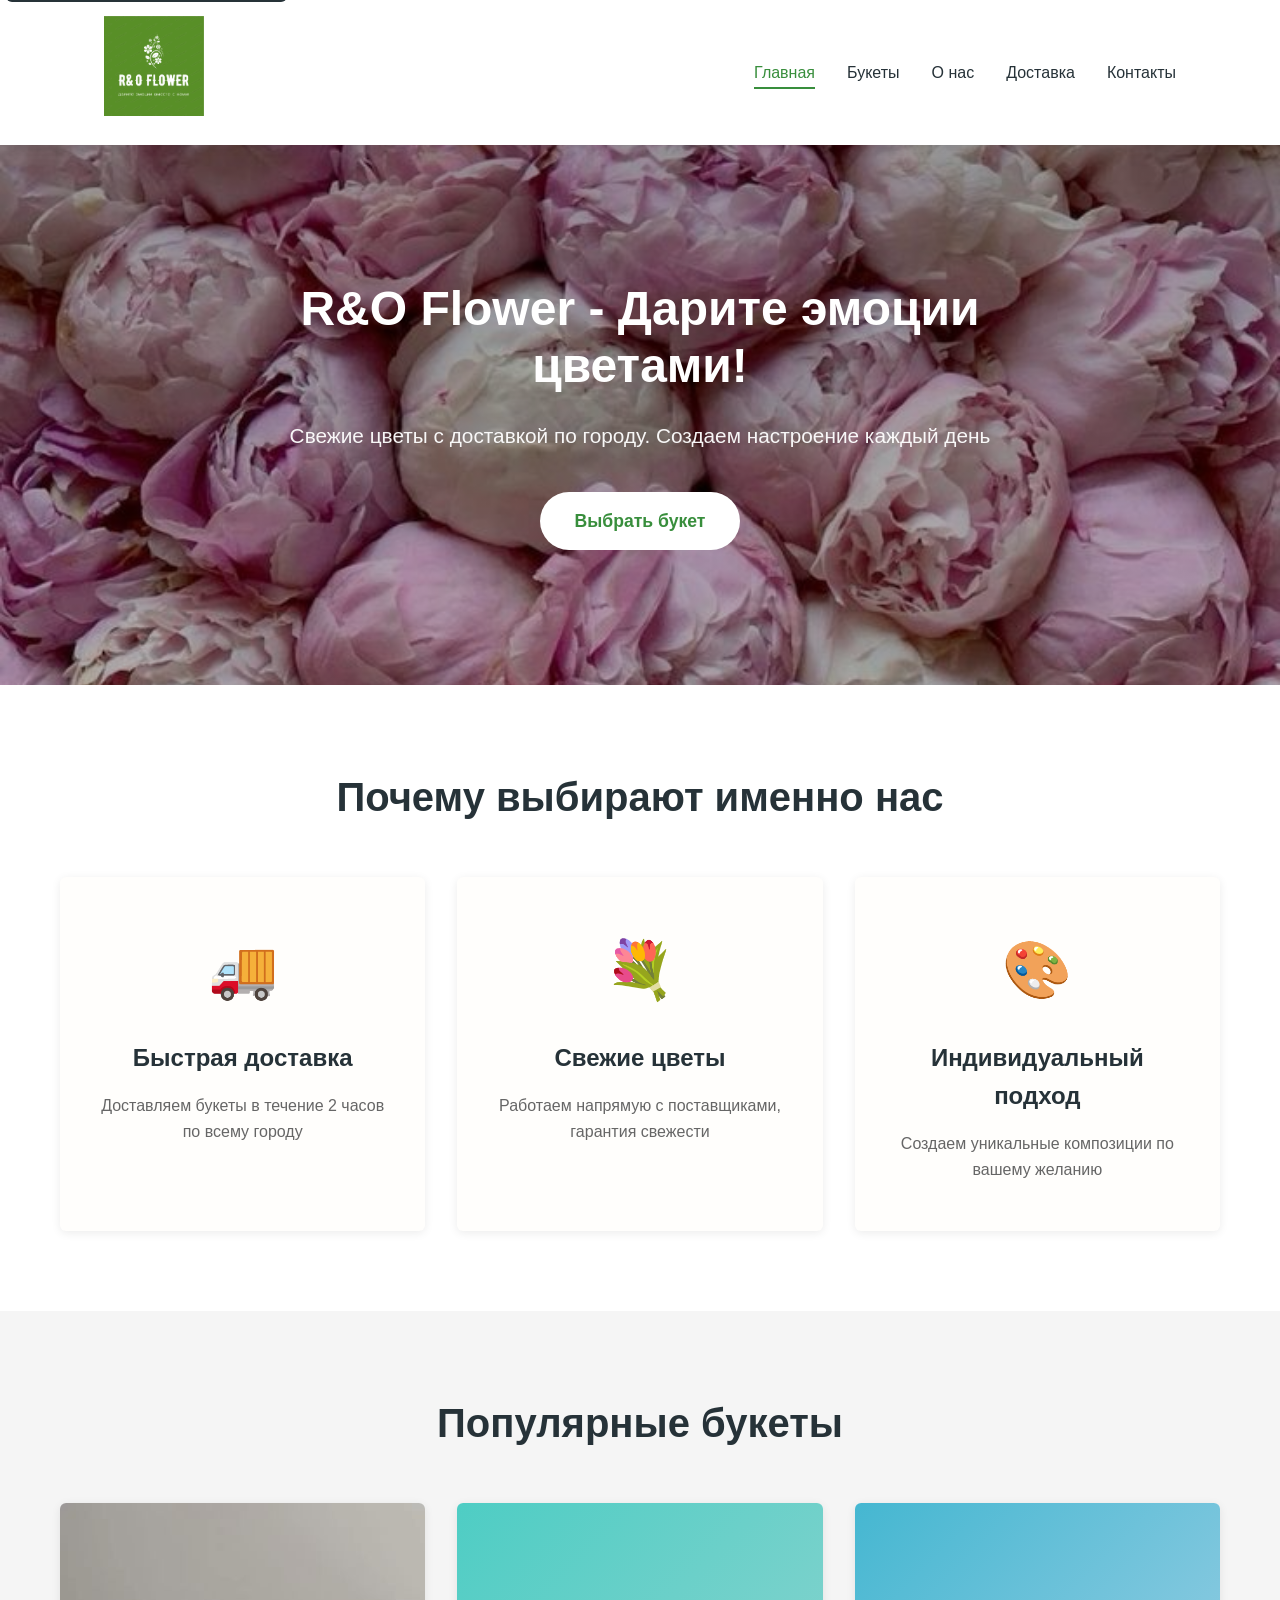
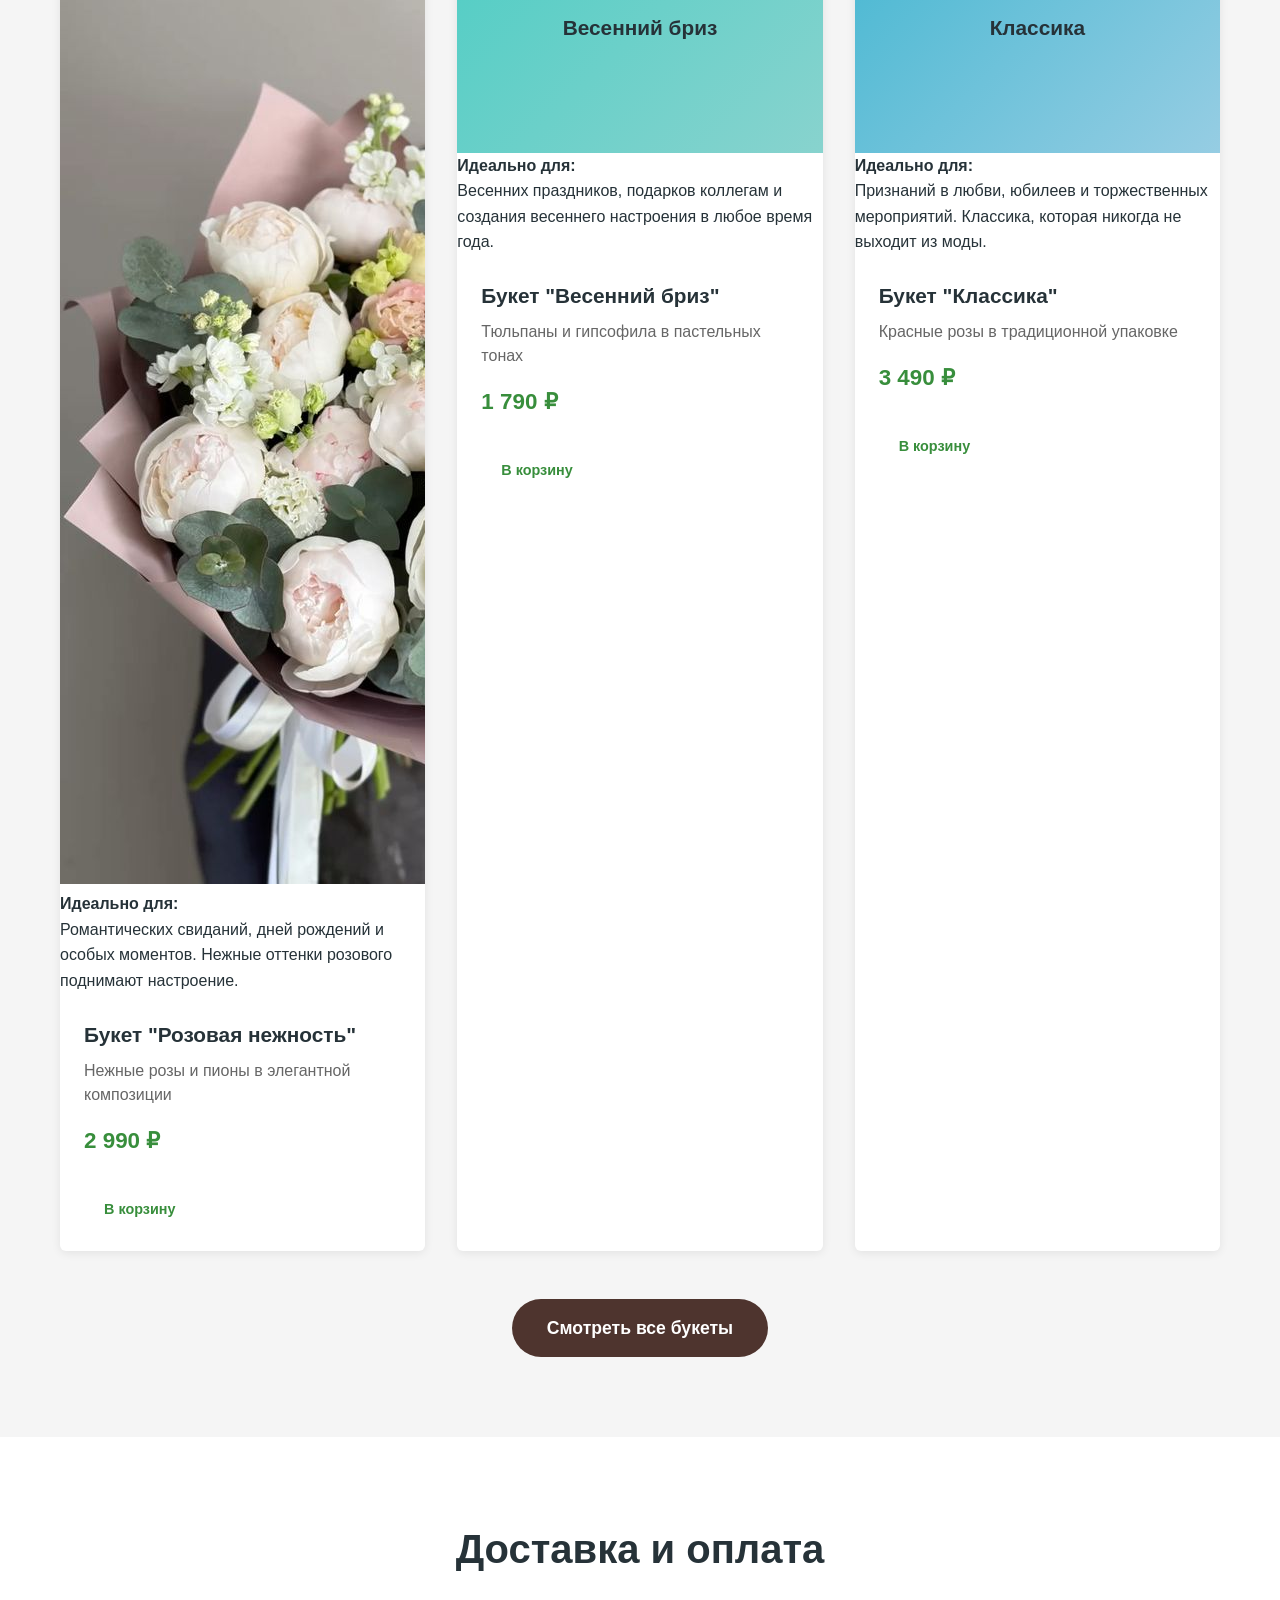
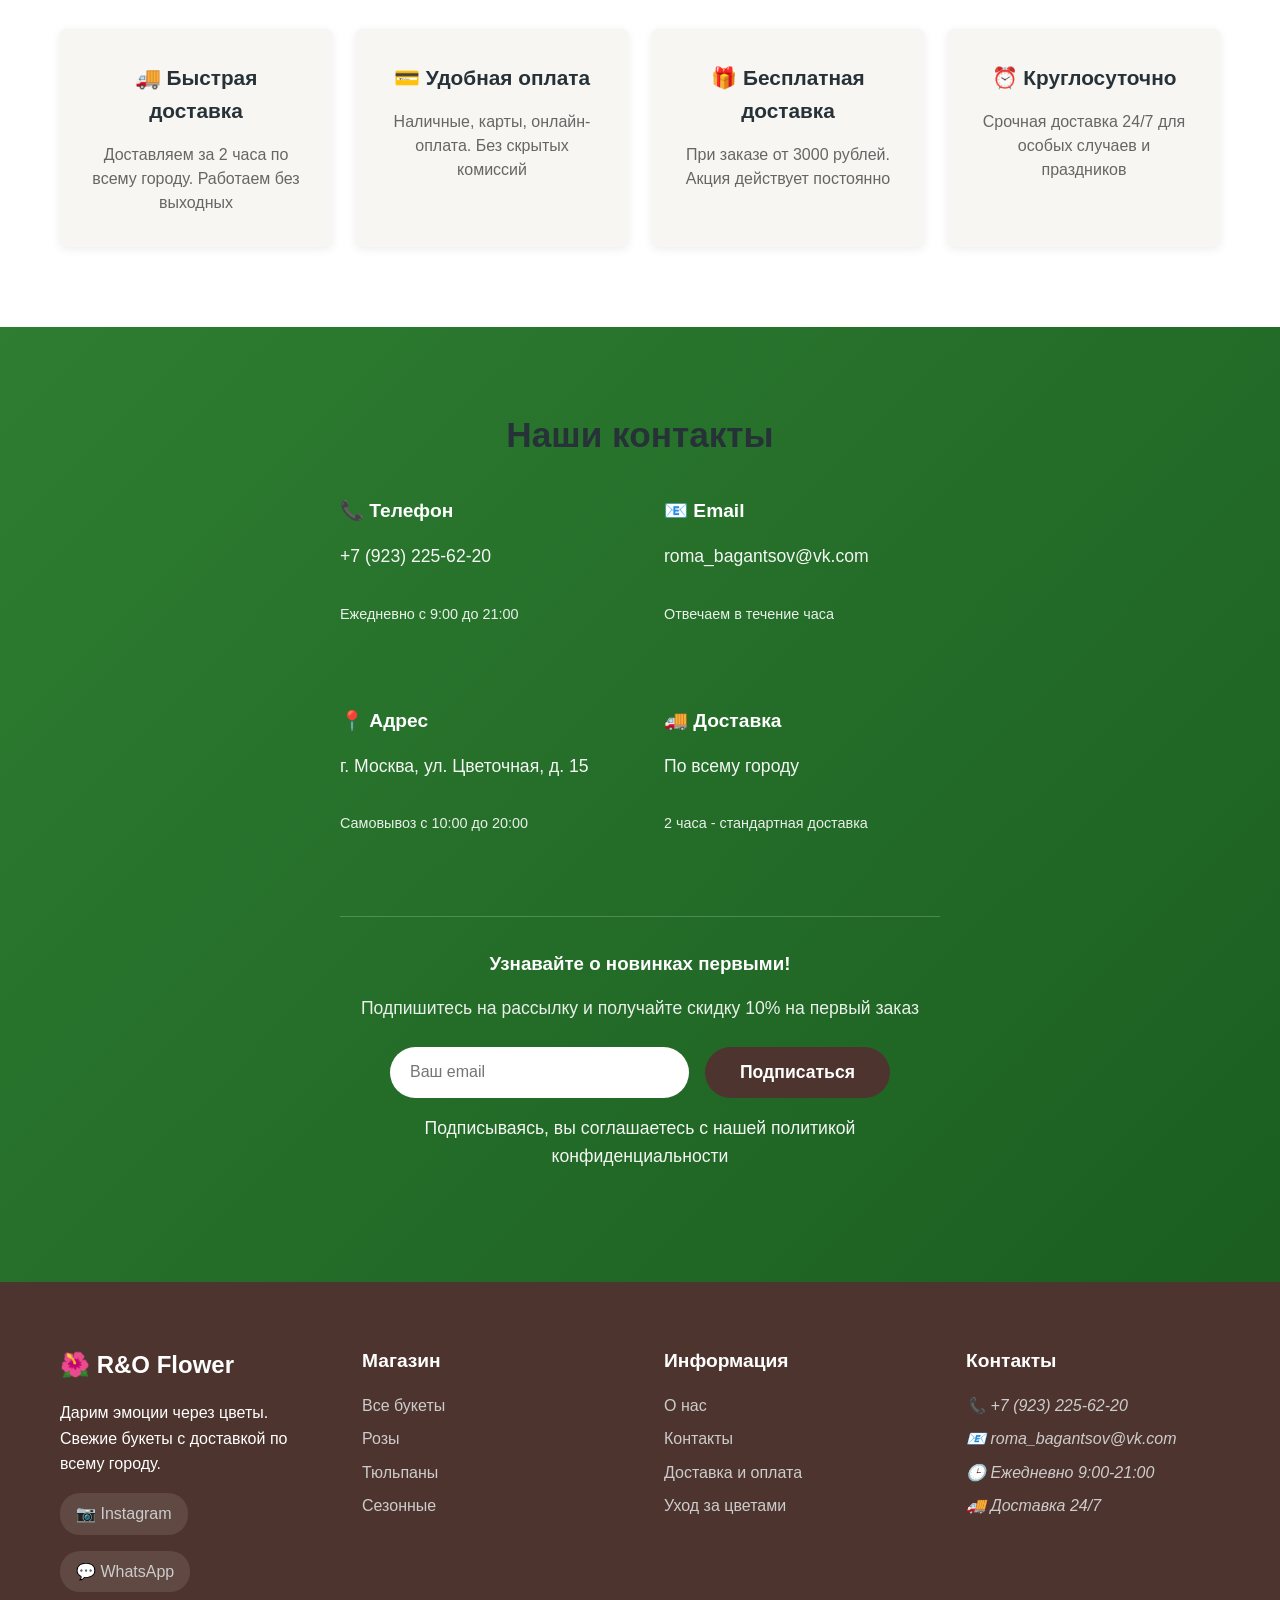
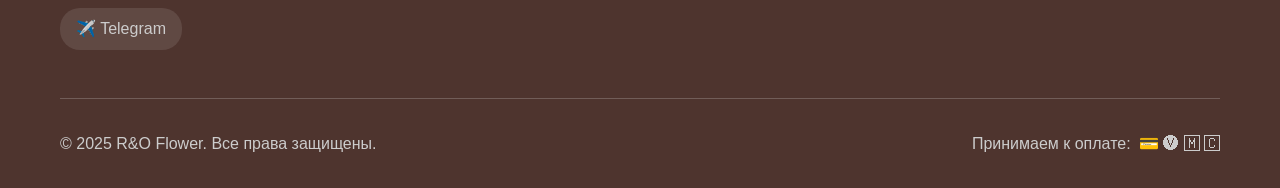
==== commit 1ddbdafe: "Update index.html" ====
--- a/index.html
+++ b/index.html
@@ -77,8 +77,14 @@
                 <h2 id="popular-heading" class="section-title">Популярные букеты</h2>
                 <div class="arrivals-grid">
                     <div class="product-card">
-                        <div class="product-image-placeholder" style="background: linear-gradient(135deg, #ff6b6b, #ff8e8e);">
-                            <img src="image/pink softness.jpg" alt="pink softness">
+                        <div class="product-image-container">
+                            <img src="image/pink softness.jpg" alt="Букет Розовая нежность - нежные розы и пионы" loading="lazy">
+                            <div class="product-overlay">
+                                <div class="overlay-content">
+                                    <h4>Идеально для:</h4>
+                                    <p>Романтических свиданий, дней рождений и особых моментов. Нежные оттенки розового поднимают настроение.</p>
+                                </div>
+                            </div>
                         </div>
                         <div class="product-info">
                             <h3>Букет "Розовая нежность"</h3>
@@ -88,8 +94,16 @@
                         </div>
                     </div>
                     <div class="product-card">
-                        <div class="product-image-placeholder" style="background: linear-gradient(135deg, #4ecdc4, #88d3ce);">
-                            <span>Весенний бриз</span>
+                        <div class="product-image-container">
+                            <div class="product-image-placeholder" style="background: linear-gradient(135deg, #4ecdc4, #88d3ce);">
+                                <span>Весенний бриз</span>
+                            </div>
+                            <div class="product-overlay">
+                                <div class="overlay-content">
+                                    <h4>Идеально для:</h4>
+                                    <p>Весенних праздников, подарков коллегам и создания весеннего настроения в любое время года.</p>
+                                </div>
+                            </div>
                         </div>
                         <div class="product-info">
                             <h3>Букет "Весенний бриз"</h3>
@@ -99,8 +113,16 @@
                         </div>
                     </div>
                     <div class="product-card">
-                        <div class="product-image-placeholder" style="background: linear-gradient(135deg, #45b7d1, #96cde3);">
-                            <span>Классика</span>
+                        <div class="product-image-container">
+                            <div class="product-image-placeholder" style="background: linear-gradient(135deg, #45b7d1, #96cde3);">
+                                <span>Классика</span>
+                            </div>
+                            <div class="product-overlay">
+                                <div class="overlay-content">
+                                    <h4>Идеально для:</h4>
+                                    <p>Признаний в любви, юбилеев и торжественных мероприятий. Классика, которая никогда не выходит из моды.</p>
+                                </div>
+                            </div>
                         </div>
                         <div class="product-info">
                             <h3>Букет "Классика"</h3>
@@ -169,7 +191,7 @@
                         </div>
                     </div>
                     
-                    <!-- Форма подписки (оставлена на случай если нужна) -->
+                    <!-- Форма подписки -->
                     <div style="margin-top: 3rem; padding-top: 2rem; border-top: 1px solid rgba(255,255,255,0.2);">
                         <h3 style="margin-bottom: 1rem;">Узнавайте о новинках первыми!</h3>
                         <p style="margin-bottom: 1.5rem; opacity: 0.9;">Подпишитесь на рассылку и получайте скидку 10% на первый заказ</p>
@@ -242,5 +264,3 @@
     <script src="js/script.js"></script>
 </body>
 </html>
-
-
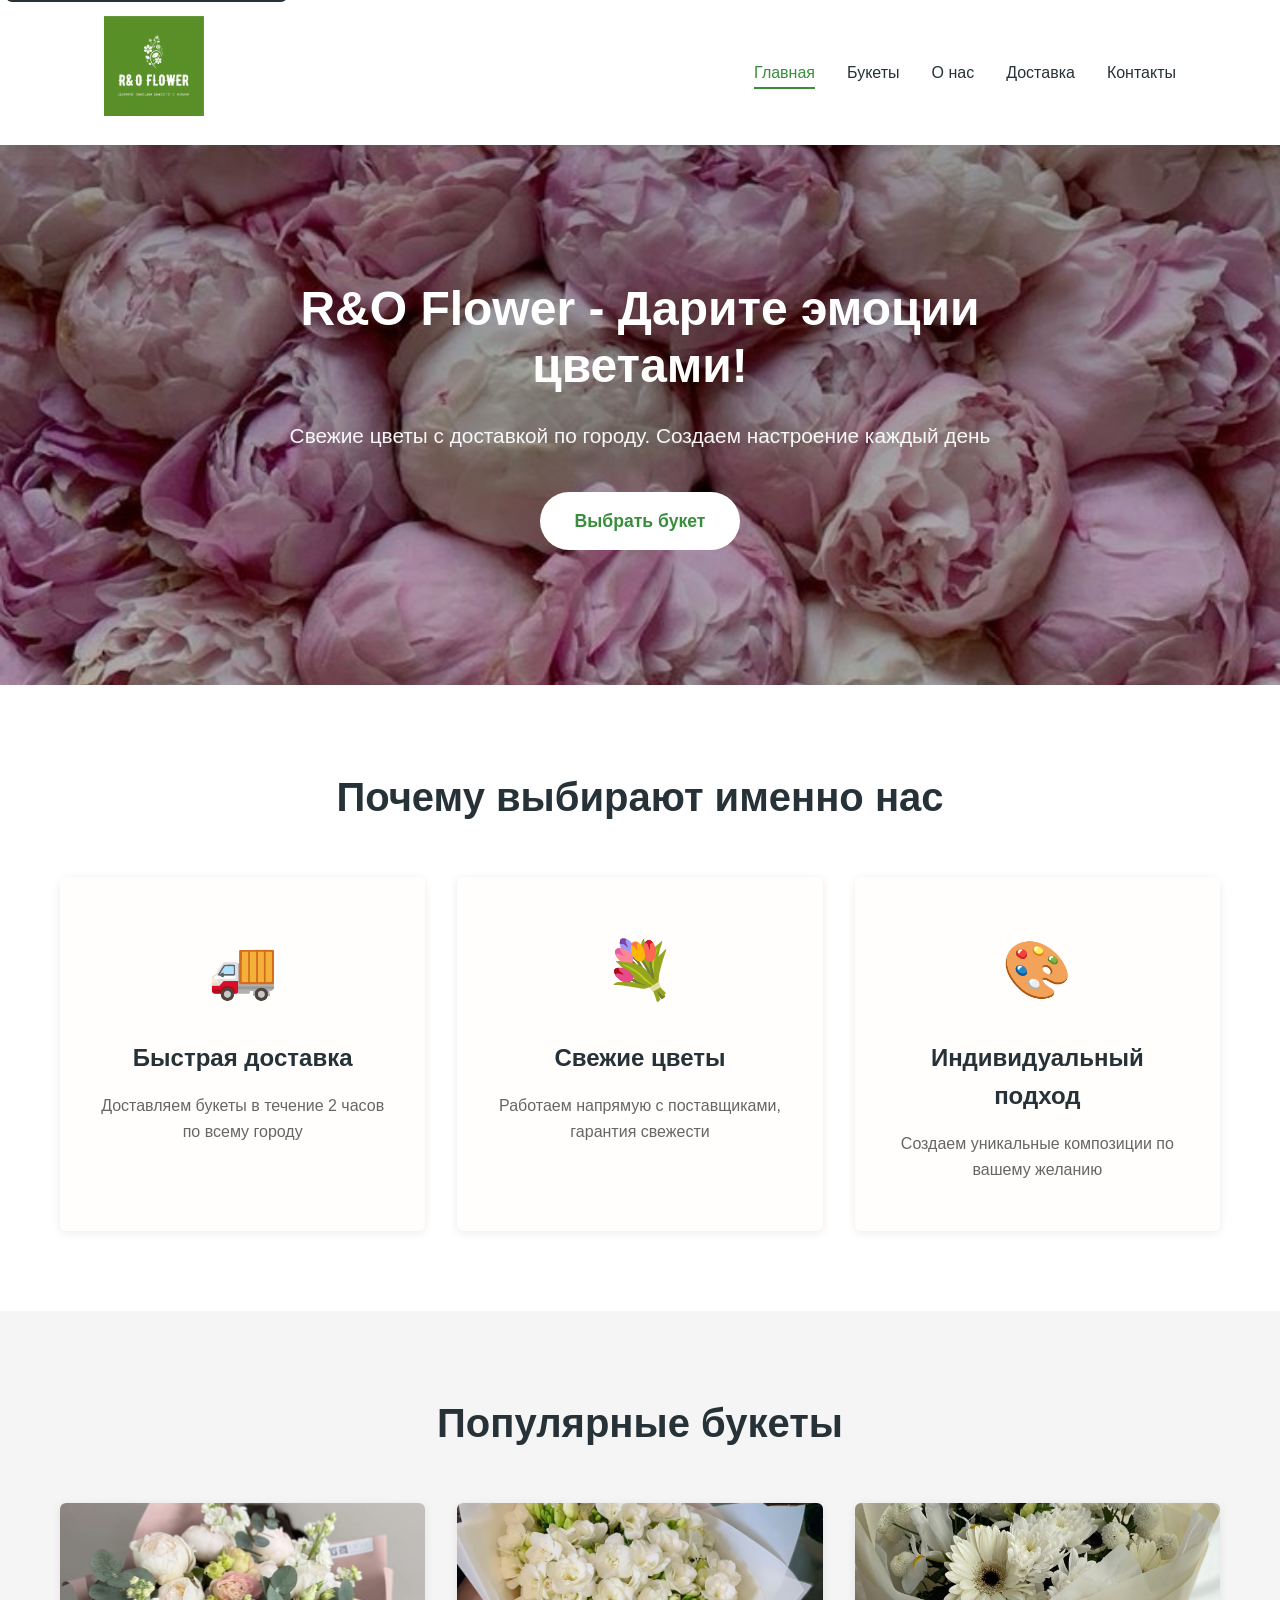
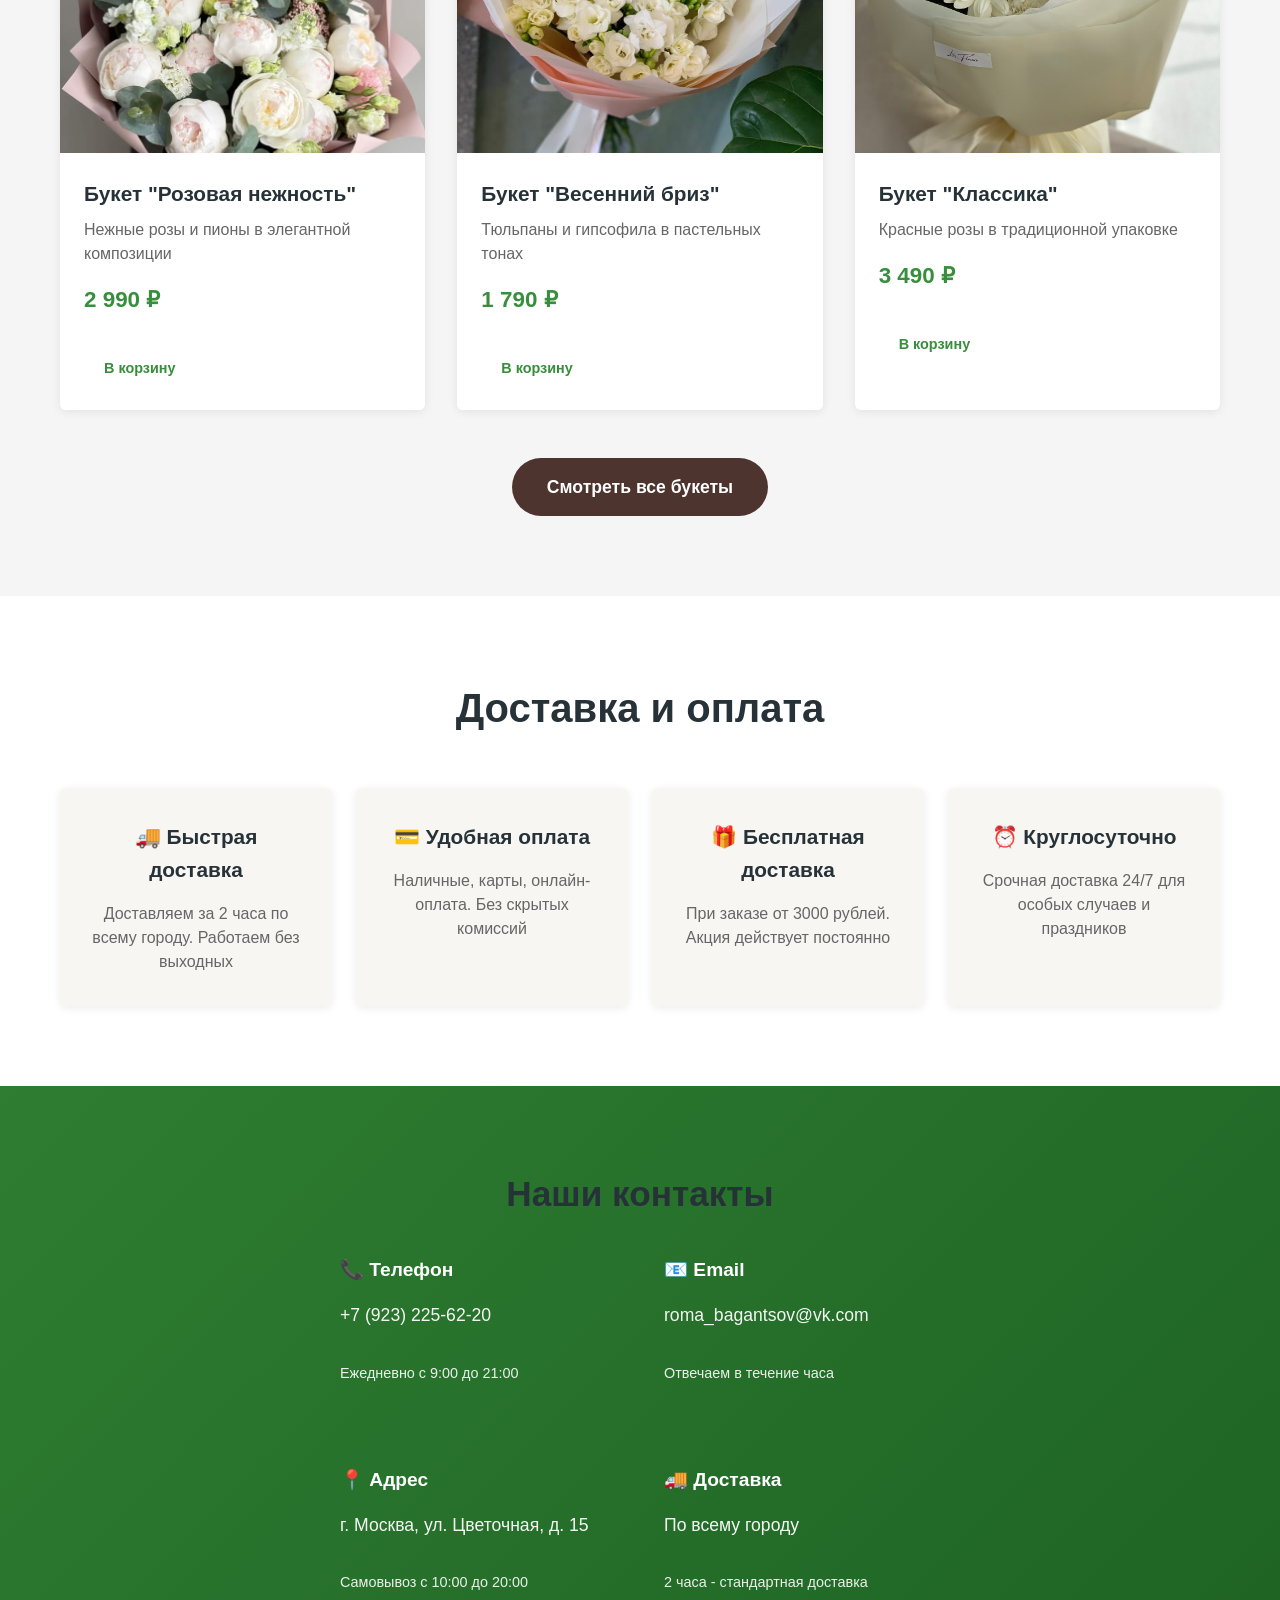
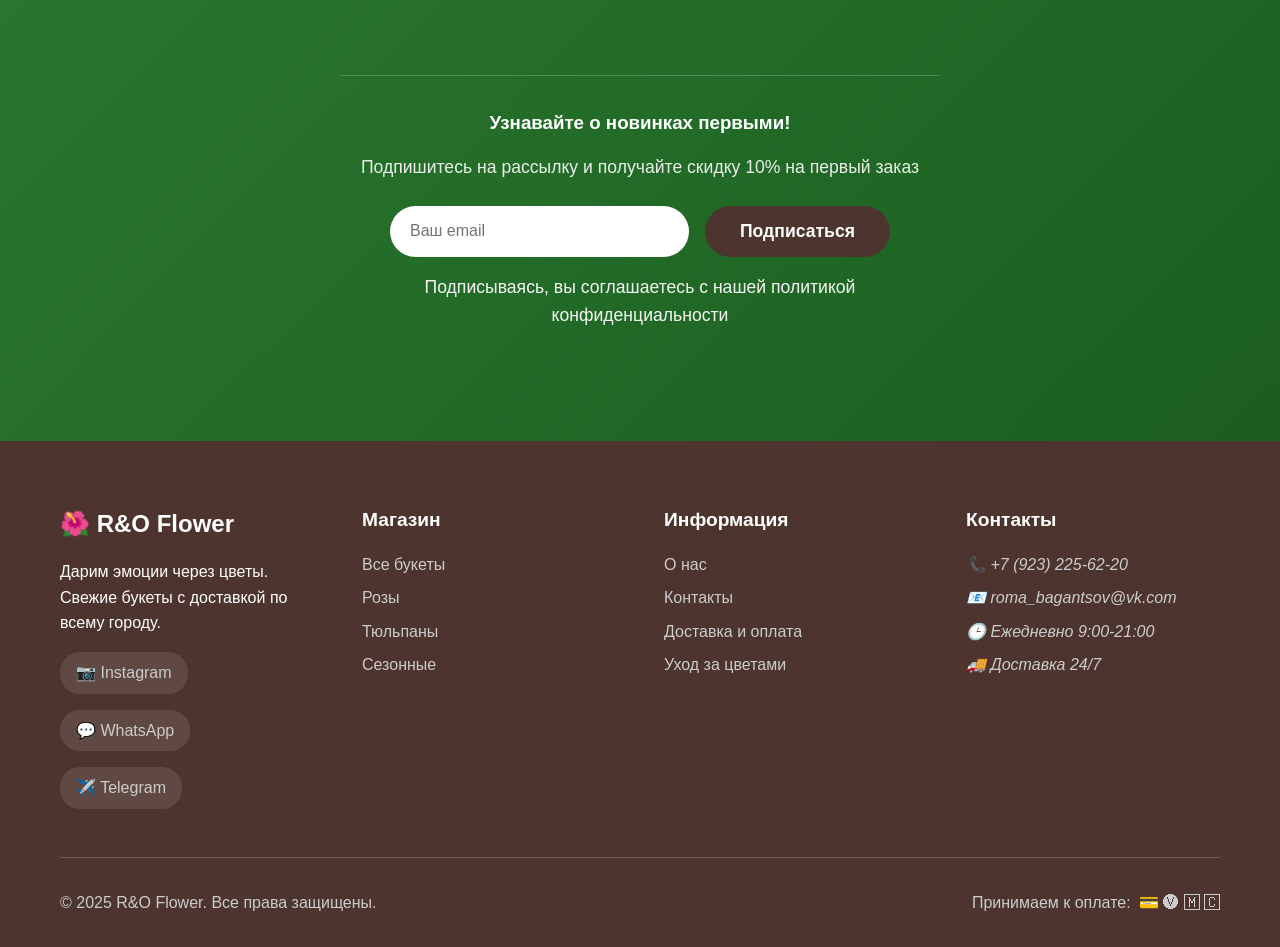
==== commit a199d59e: "Update index.html" ====
--- a/index.html
+++ b/index.html
@@ -95,7 +95,8 @@
                     </div>
                     <div class="product-card">
                         <div class="product-image-container">
-                            <div class="product-image-placeholder" style="background: linear-gradient(135deg, #4ecdc4, #88d3ce);">
+                             <img src="image/spring breeze.jpg" alt="Букет Весенний бриз - нежные фрезии" loading="lazy">
+                             <div class="overlay-content">
                                 <span>Весенний бриз</span>
                             </div>
                             <div class="product-overlay">
@@ -114,7 +115,8 @@
                     </div>
                     <div class="product-card">
                         <div class="product-image-container">
-                            <div class="product-image-placeholder" style="background: linear-gradient(135deg, #45b7d1, #96cde3);">
+                            <img src="image/Classica.jpg" alt="Букет Классический - нежные ромашки" loading="lazy">
+                            <div class="overlay-content">
                                 <span>Классика</span>
                             </div>
                             <div class="product-overlay">
@@ -264,3 +266,4 @@
     <script src="js/script.js"></script>
 </body>
 </html>
+
--- a/css/style.css
+++ b/css/style.css
@@ -333,10 +333,12 @@
     gap: 2rem;
 }
 
+/* ===== PRODUCT CARD HOVER EFFECTS ===== */
 .product-card {
+    position: relative;
+    overflow: hidden;
     background: var(--bg-white);
     border-radius: var(--border-radius);
-    overflow: hidden;
     box-shadow: var(--shadow);
     transition: var(--transition);
 }
@@ -344,6 +346,55 @@
 .product-card:hover {
     transform: translateY(-8px);
     box-shadow: var(--shadow-hover);
+}
+
+.product-image-container {
+    position: relative;
+    width: 100%;
+    height: 250px;
+    overflow: hidden;
+}
+
+.product-image-container img {
+    width: 100%;
+    height: 100%;
+    object-fit: cover;
+    transition: var(--transition);
+}
+
+.product-card:hover .product-image-container img {
+    transform: scale(1.05);
+}
+
+/* Выдвигающееся описание */
+.product-overlay {
+    position: absolute;
+    bottom: 0;
+    left: 0;
+    right: 0;
+    background: linear-gradient(transparent, rgba(0, 0, 0, 0.8));
+    color: var(--text-light);
+    padding: 2rem 1.5rem 1.5rem;
+    transform: translateY(100%);
+    transition: var(--transition);
+    backdrop-filter: blur(5px);
+}
+
+.product-card:hover .product-overlay {
+    transform: translateY(0);
+}
+
+.overlay-content h4 {
+    font-size: 1.1rem;
+    margin-bottom: 0.5rem;
+    font-weight: 600;
+}
+
+.overlay-content p {
+    font-size: 0.9rem;
+    opacity: 0.9;
+    line-height: 1.4;
+    margin-bottom: 0;
 }
 
 .product-image-placeholder {
@@ -360,6 +411,7 @@
 
 .product-info {
     padding: 1.5rem;
+    background: var(--bg-white);
 }
 
 .product-info h3 {
@@ -621,6 +673,23 @@
     section {
         padding: 60px 0;
     }
+    
+    /* Мобильные стили для эффектов */
+    .product-overlay {
+        padding: 1.5rem 1rem 1rem;
+    }
+    
+    .overlay-content h4 {
+        font-size: 1rem;
+    }
+    
+    .overlay-content p {
+        font-size: 0.85rem;
+    }
+    
+    .product-card:hover {
+        transform: translateY(-5px);
+    }
 }
 
 @media (max-width: 480px) {
@@ -723,12 +792,3 @@
     background: var(--lavender);
     color: var(--text-dark);
 }
-
-
-
-
-
-
-
-
-
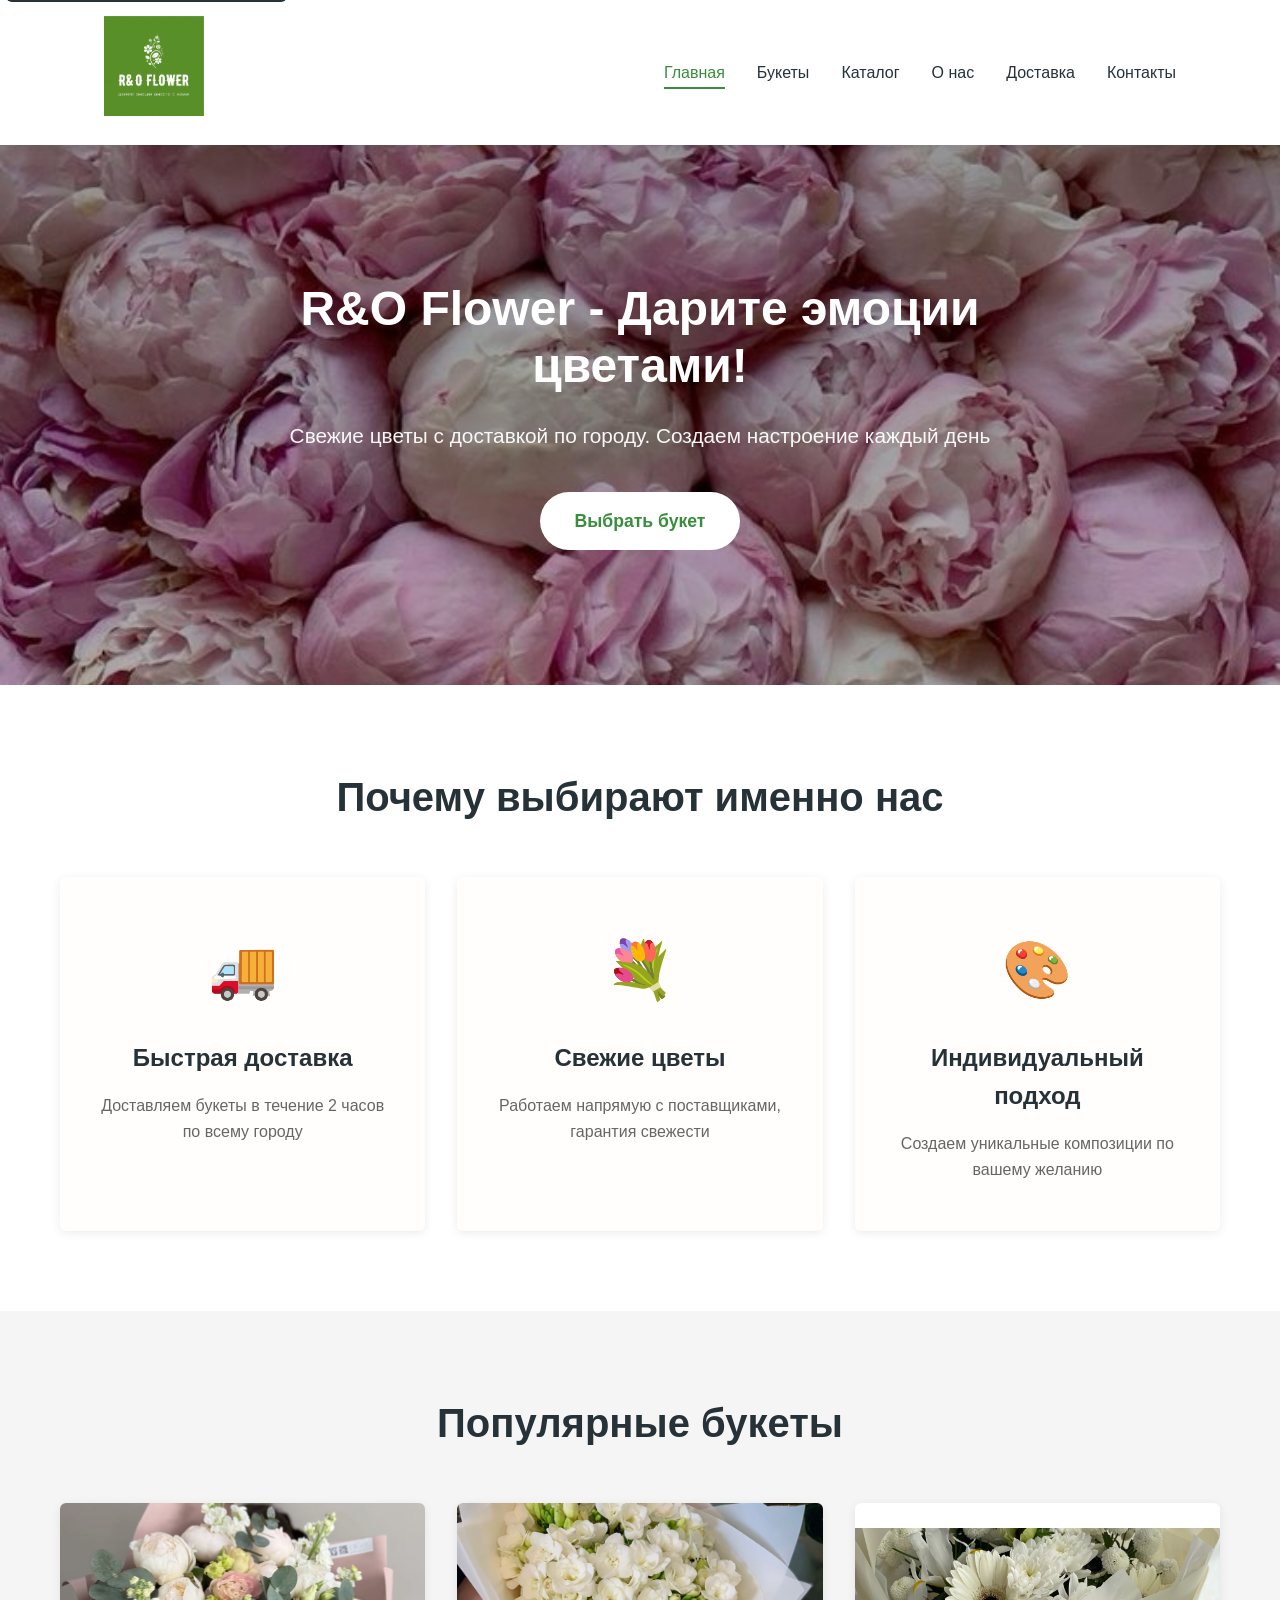
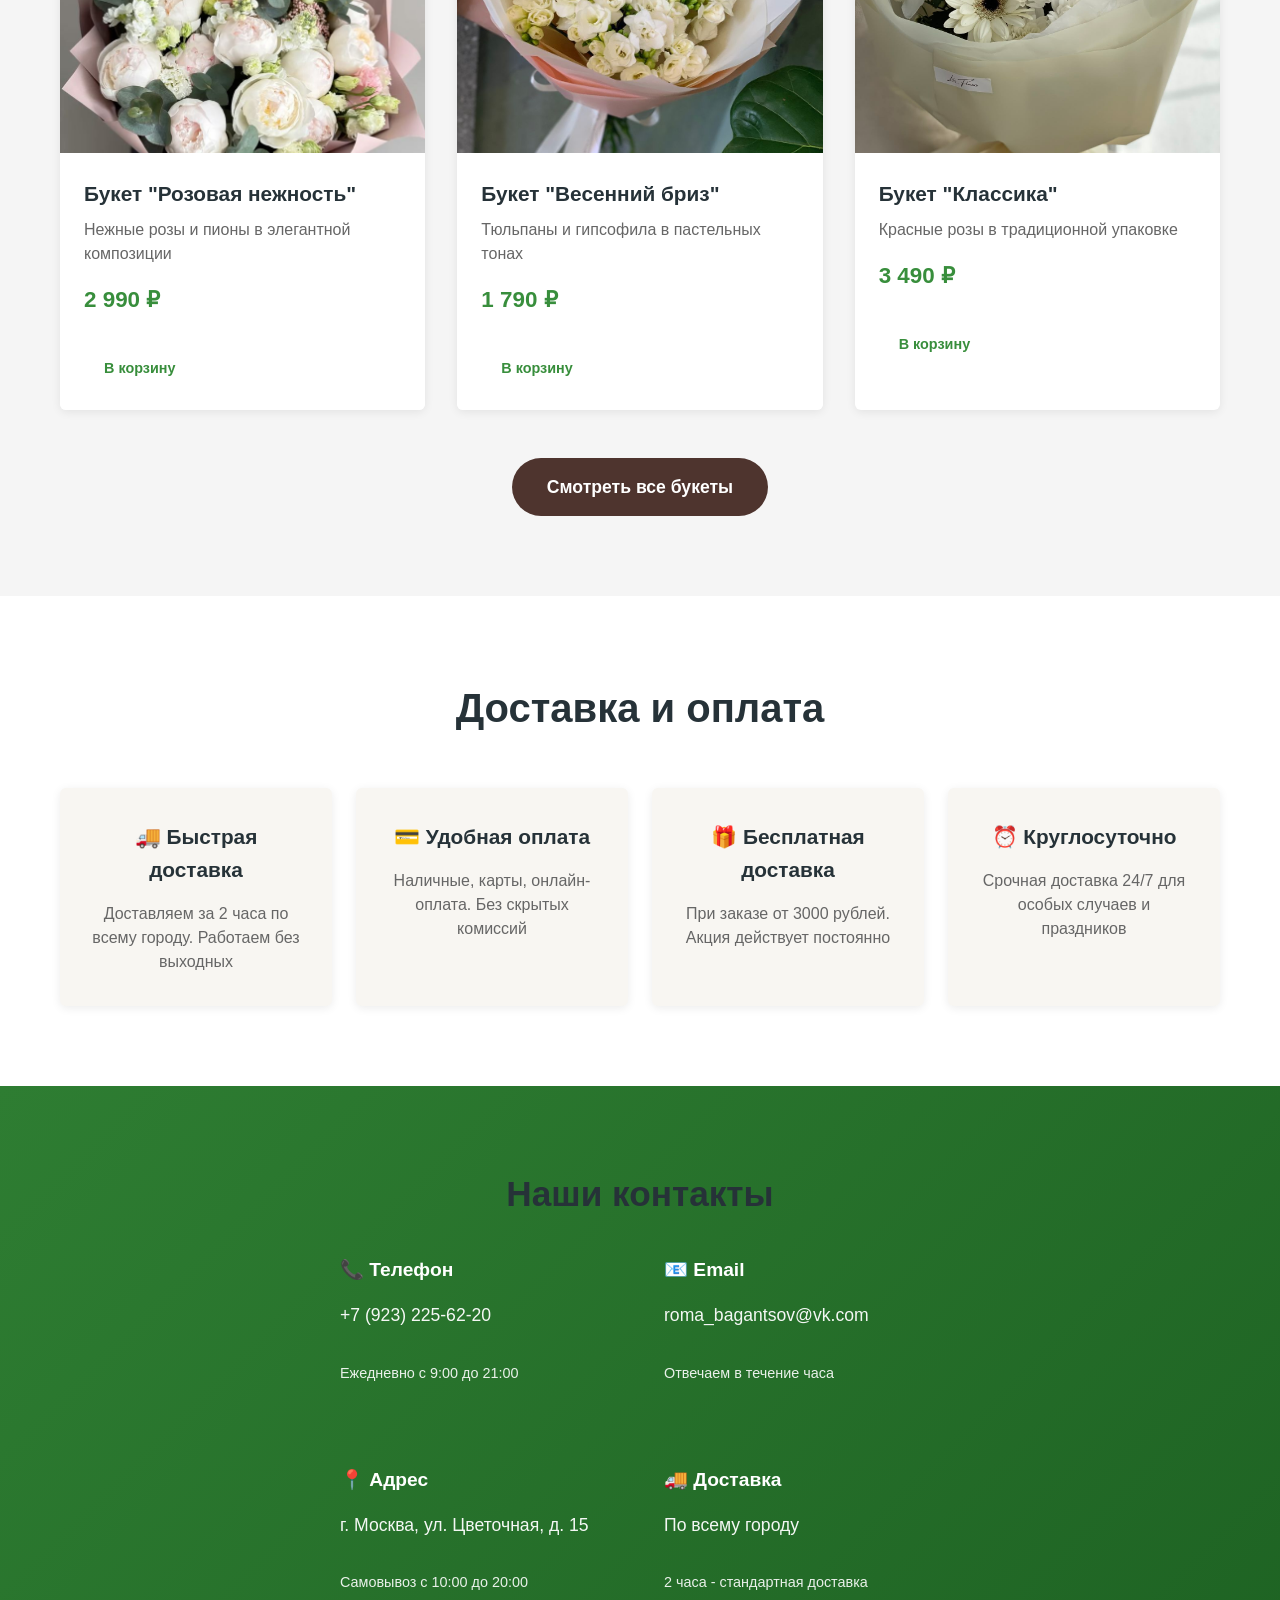
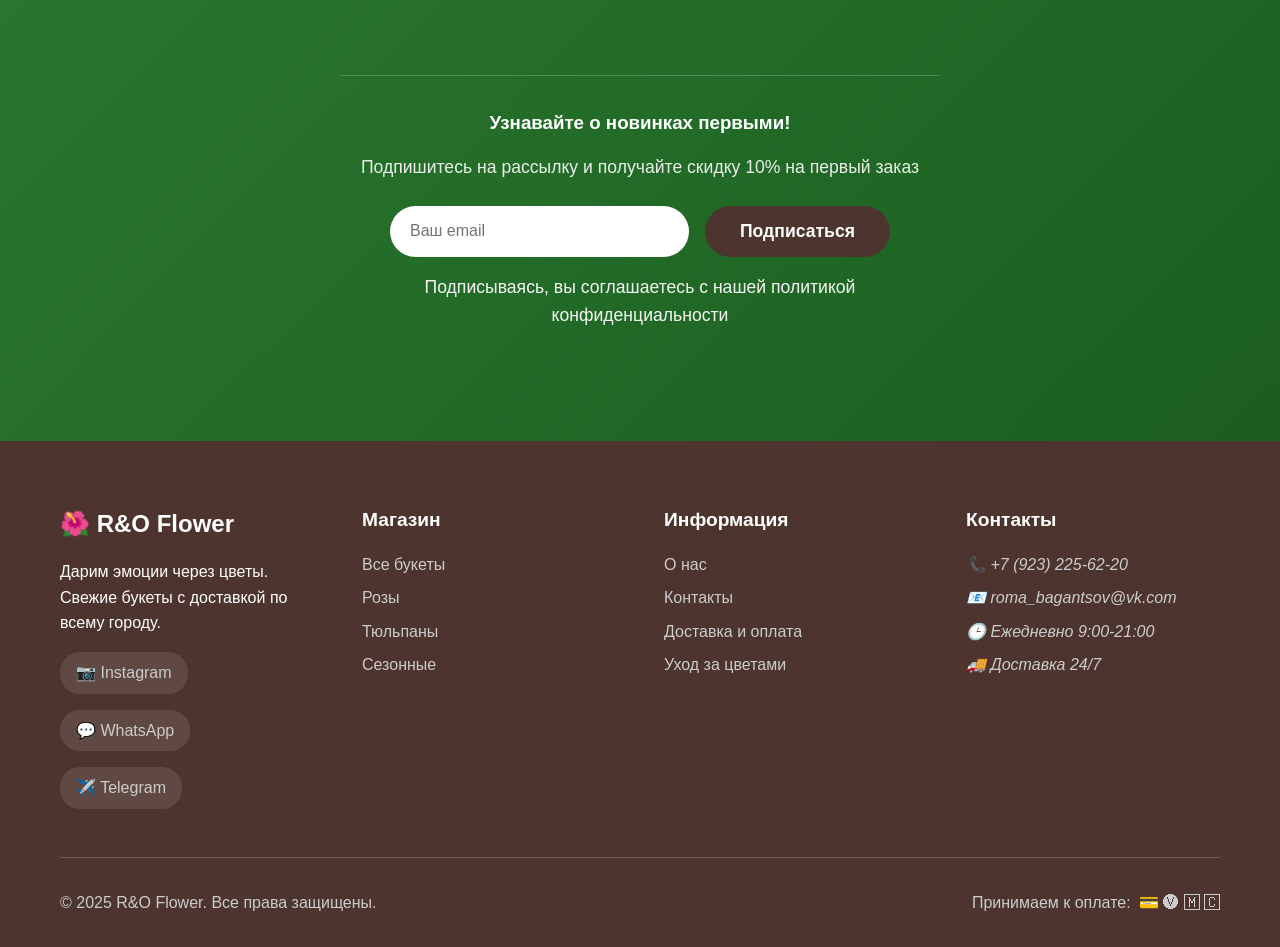
==== commit 2e0e8487: "Update index.html" ====
--- a/index.html
+++ b/index.html
@@ -28,6 +28,7 @@
             <ul class="nav-links" id="nav-menu">
                 <li><a href="index.html" aria-current="page">Главная</a></li>
                 <li><a href="#popular">Букеты</a></li>
+                <li><a href="catalog">Каталог</a></li>    
                 <li><a href="#about">О нас</a></li>
                 <li><a href="#delivery">Доставка</a></li>
                 <li><a href="#contacts">Контакты</a></li>
@@ -267,3 +268,4 @@
 </body>
 </html>
 
+
--- a/css/style.css
+++ b/css/style.css
@@ -792,3 +792,13 @@
     background: var(--lavender);
     color: var(--text-dark);
 }
+
+/* Сдвиг изображения в третьей карточке */
+.product-card:nth-child(3) .product-image-container img {
+    transform: translateY(25px);
+}
+
+/* Чтобы при наведении тоже работало */
+.product-card:nth-child(3):hover .product-image-container img {
+    transform: translateY(25px) scale(1.05);
+}
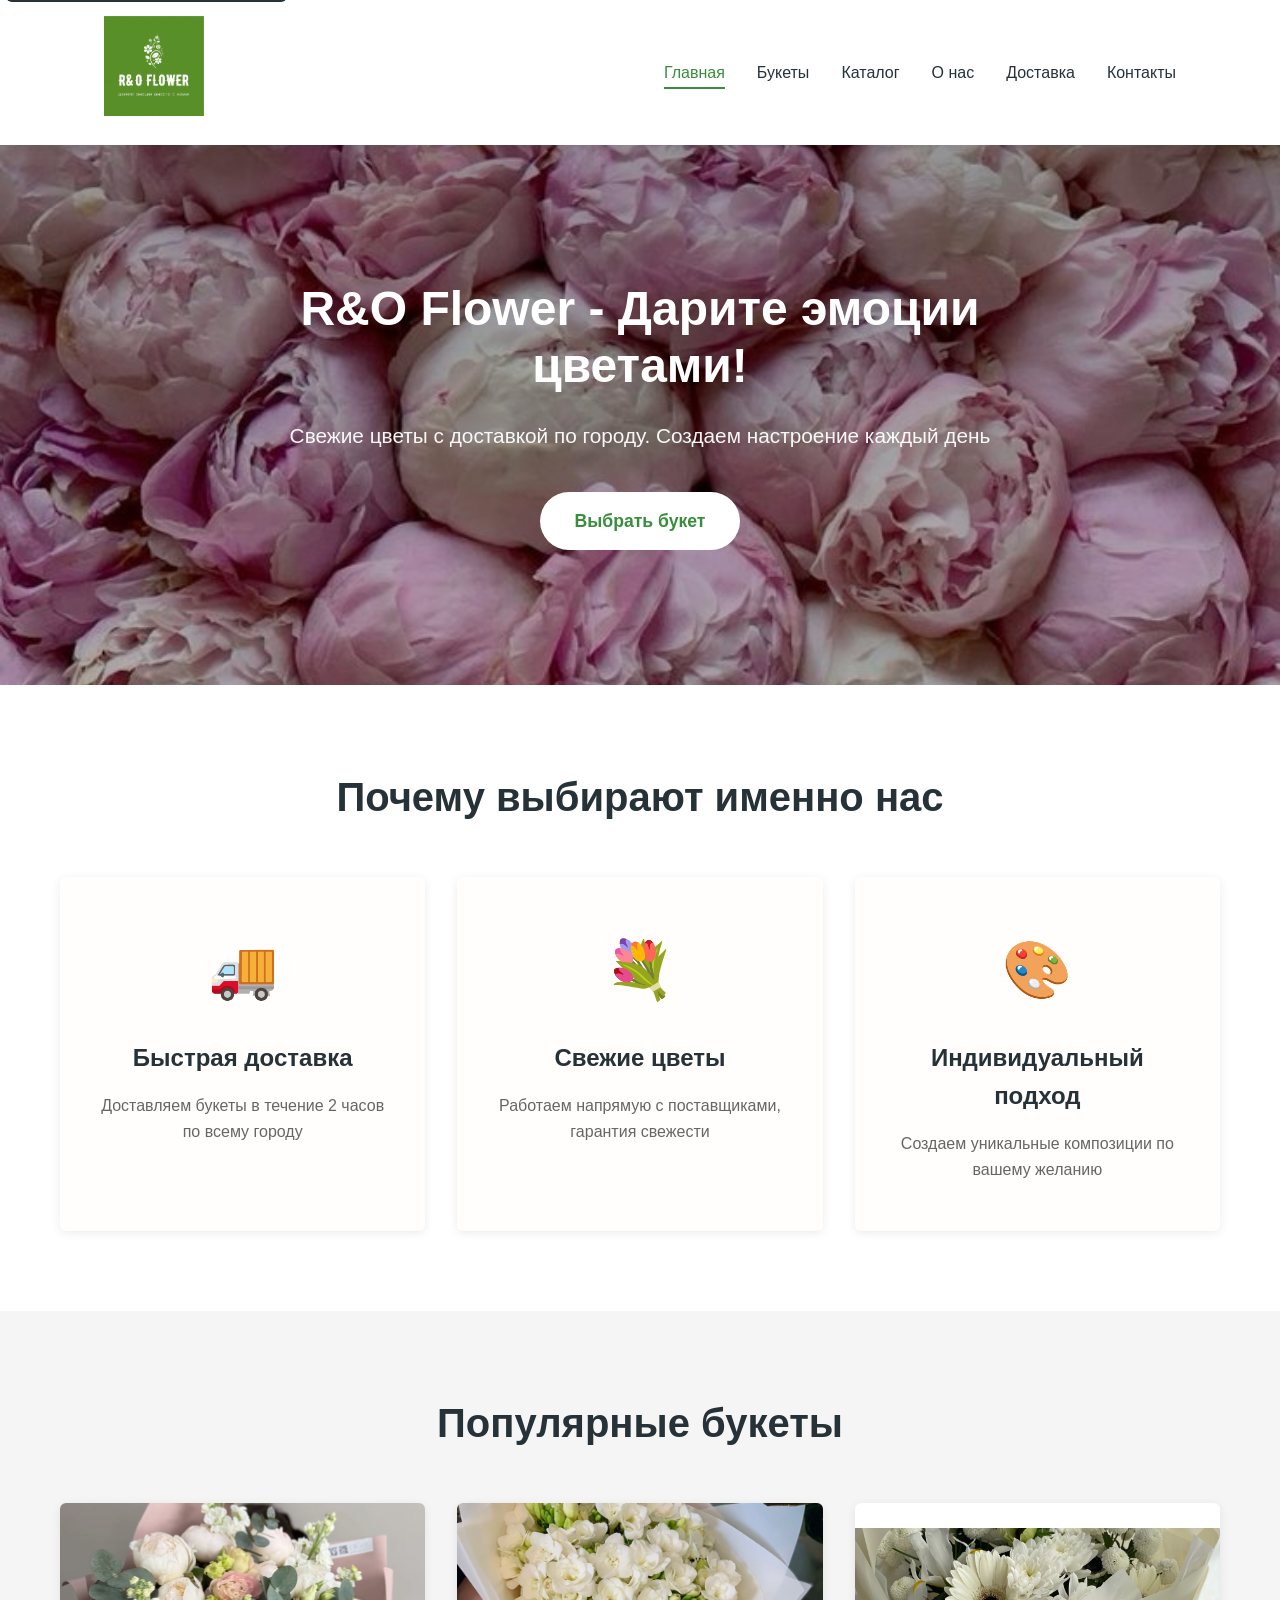
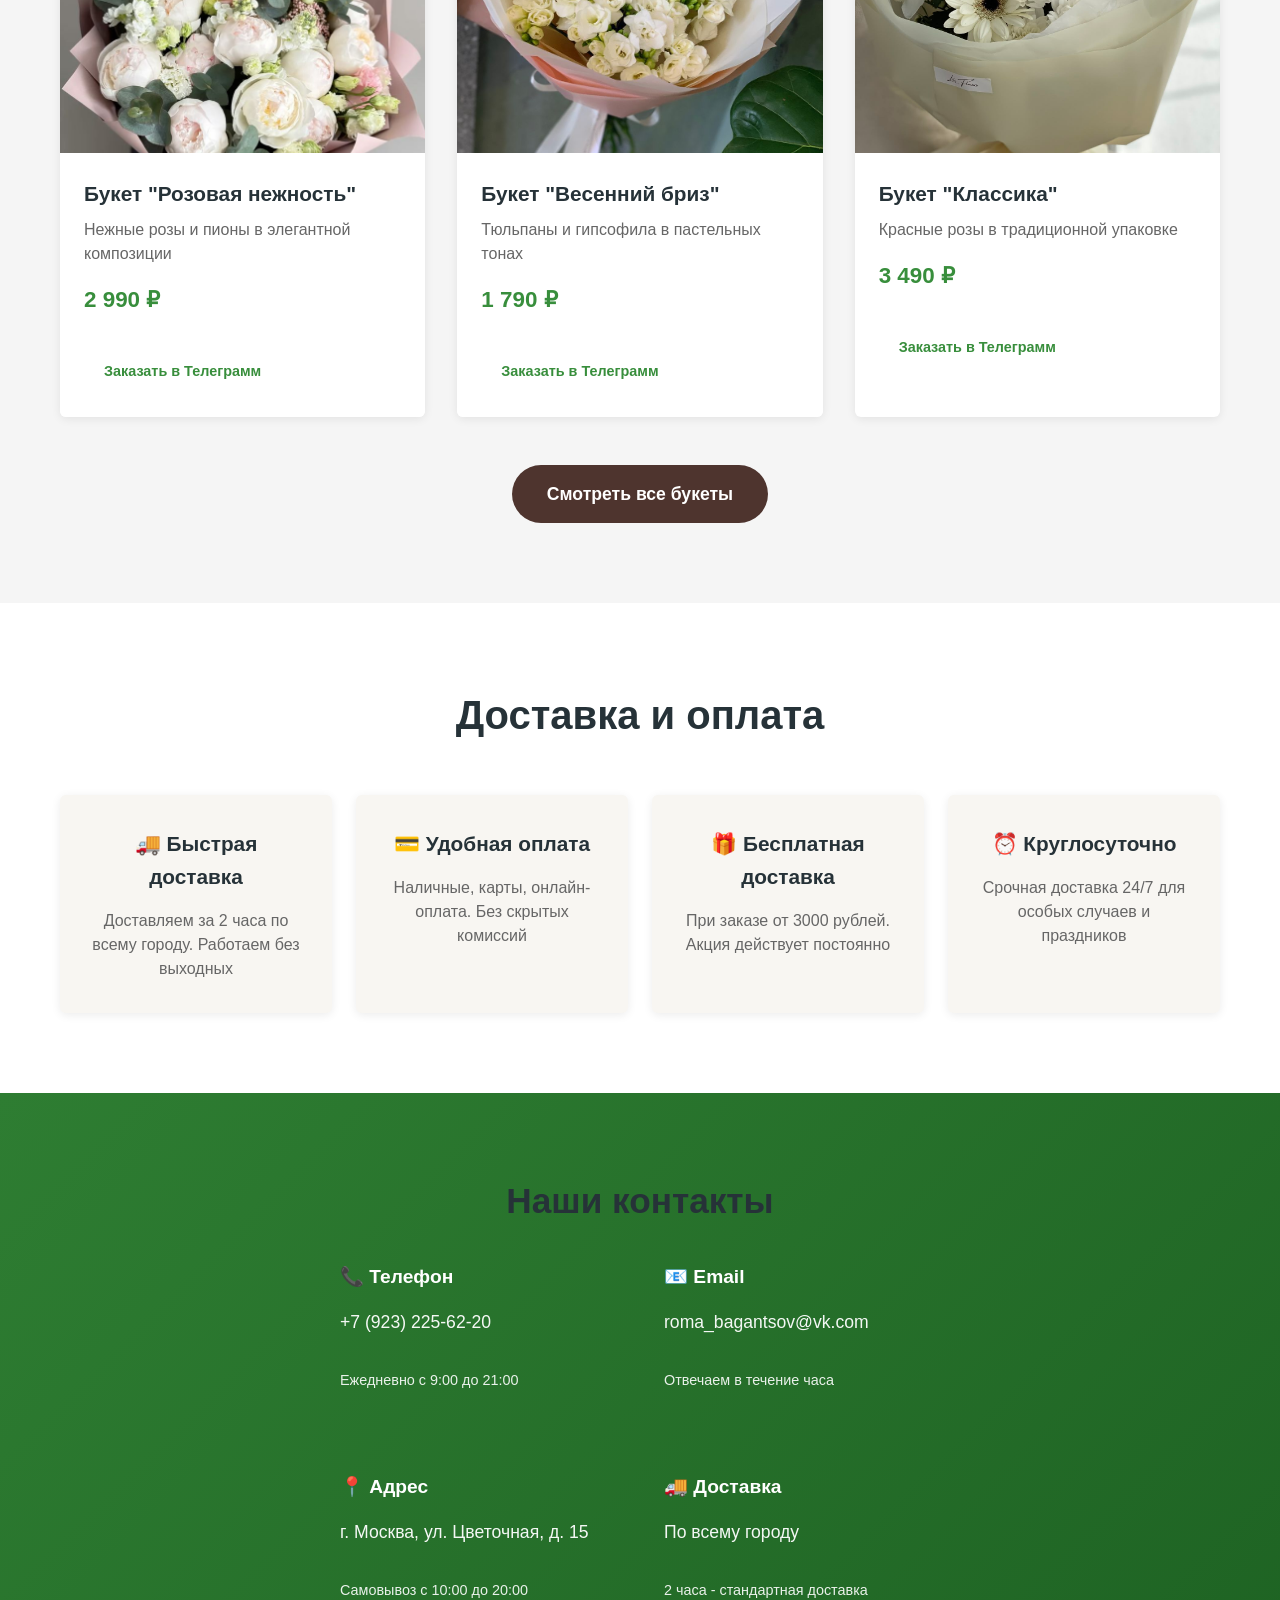
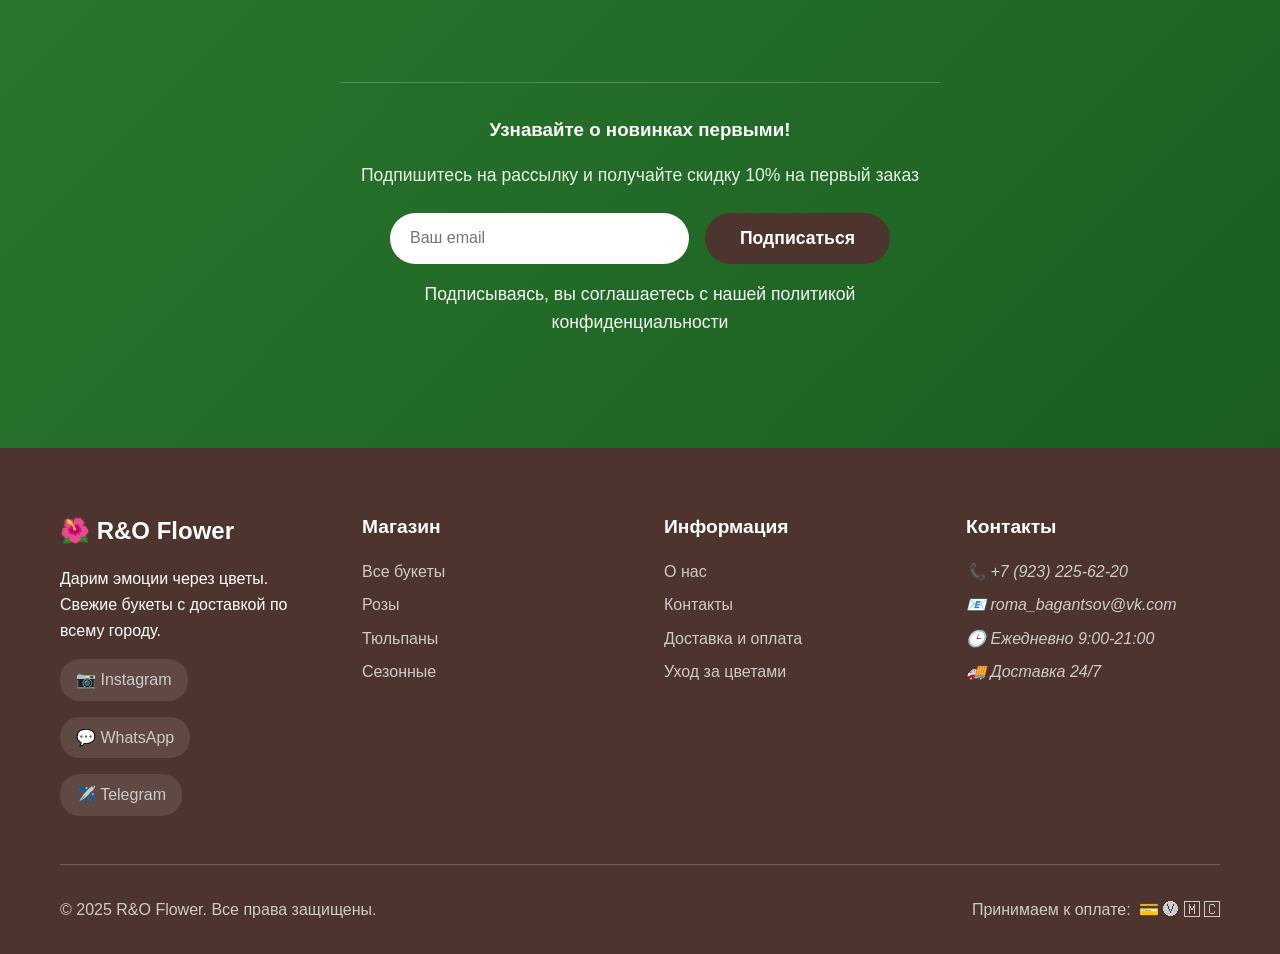
==== commit fa1fcb9e: "Update index.html" ====
--- a/index.html
+++ b/index.html
@@ -28,7 +28,7 @@
             <ul class="nav-links" id="nav-menu">
                 <li><a href="index.html" aria-current="page">Главная</a></li>
                 <li><a href="#popular">Букеты</a></li>
-                <li><a href="catalog">Каталог</a></li>    
+                <li><a href="catalog.html">Каталог</a></li>    
                 <li><a href="#about">О нас</a></li>
                 <li><a href="#delivery">Доставка</a></li>
                 <li><a href="#contacts">Контакты</a></li>
@@ -91,7 +91,9 @@
                             <h3>Букет "Розовая нежность"</h3>
                             <p>Нежные розы и пионы в элегантной композиции</p>
                             <span class="price">2 990 ₽</span>
-                            <button class="cta-button small">В корзину</button>
+                            <a href="https://t.me/RomanBagantsov" class="cta-button small" target="_blank">
+                            Заказать в Телеграмм
+                            </a>
                         </div>
                     </div>
                     <div class="product-card">
@@ -111,7 +113,9 @@
                             <h3>Букет "Весенний бриз"</h3>
                             <p>Тюльпаны и гипсофила в пастельных тонах</p>
                             <span class="price">1 790 ₽</span>
-                            <button class="cta-button small">В корзину</button>
+                            <a href="https://t.me/RomanBagantsov" class="cta-button small" target="_blank">
+                            Заказать в Телеграмм
+                            </a>
                         </div>
                     </div>
                     <div class="product-card">
@@ -131,7 +135,9 @@
                             <h3>Букет "Классика"</h3>
                             <p>Красные розы в традиционной упаковке</p>
                             <span class="price">3 490 ₽</span>
-                            <button class="cta-button small">В корзину</button>
+                            <a href="https://t.me/RomanBagantsov" class="cta-button small" target="_blank">
+                            Заказать в Телеграмм
+                            </a>
                         </div>
                     </div>
                 </div>
--- a/css/style.css
+++ b/css/style.css
@@ -802,3 +802,9 @@
 .product-card:nth-child(3):hover .product-image-container img {
     transform: translateY(25px) scale(1.05);
 }
+
+
+
+
+
+
